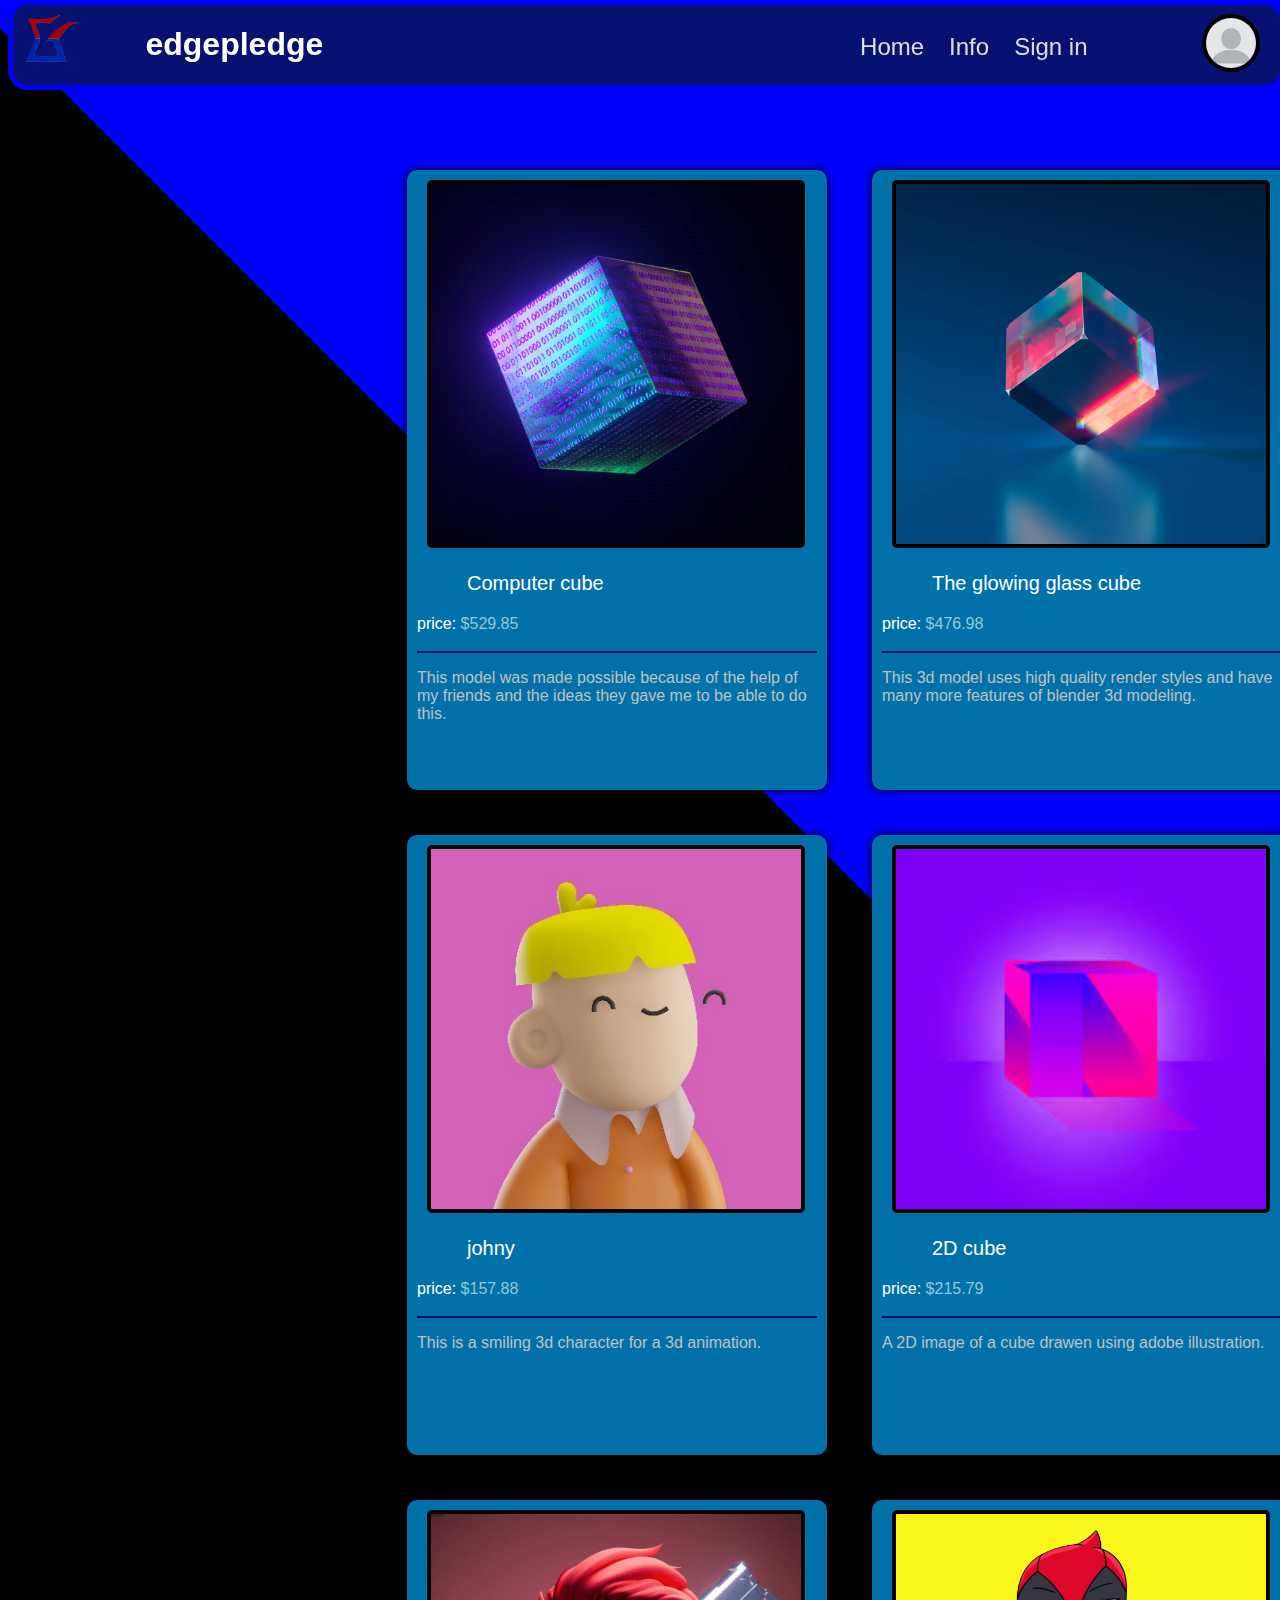
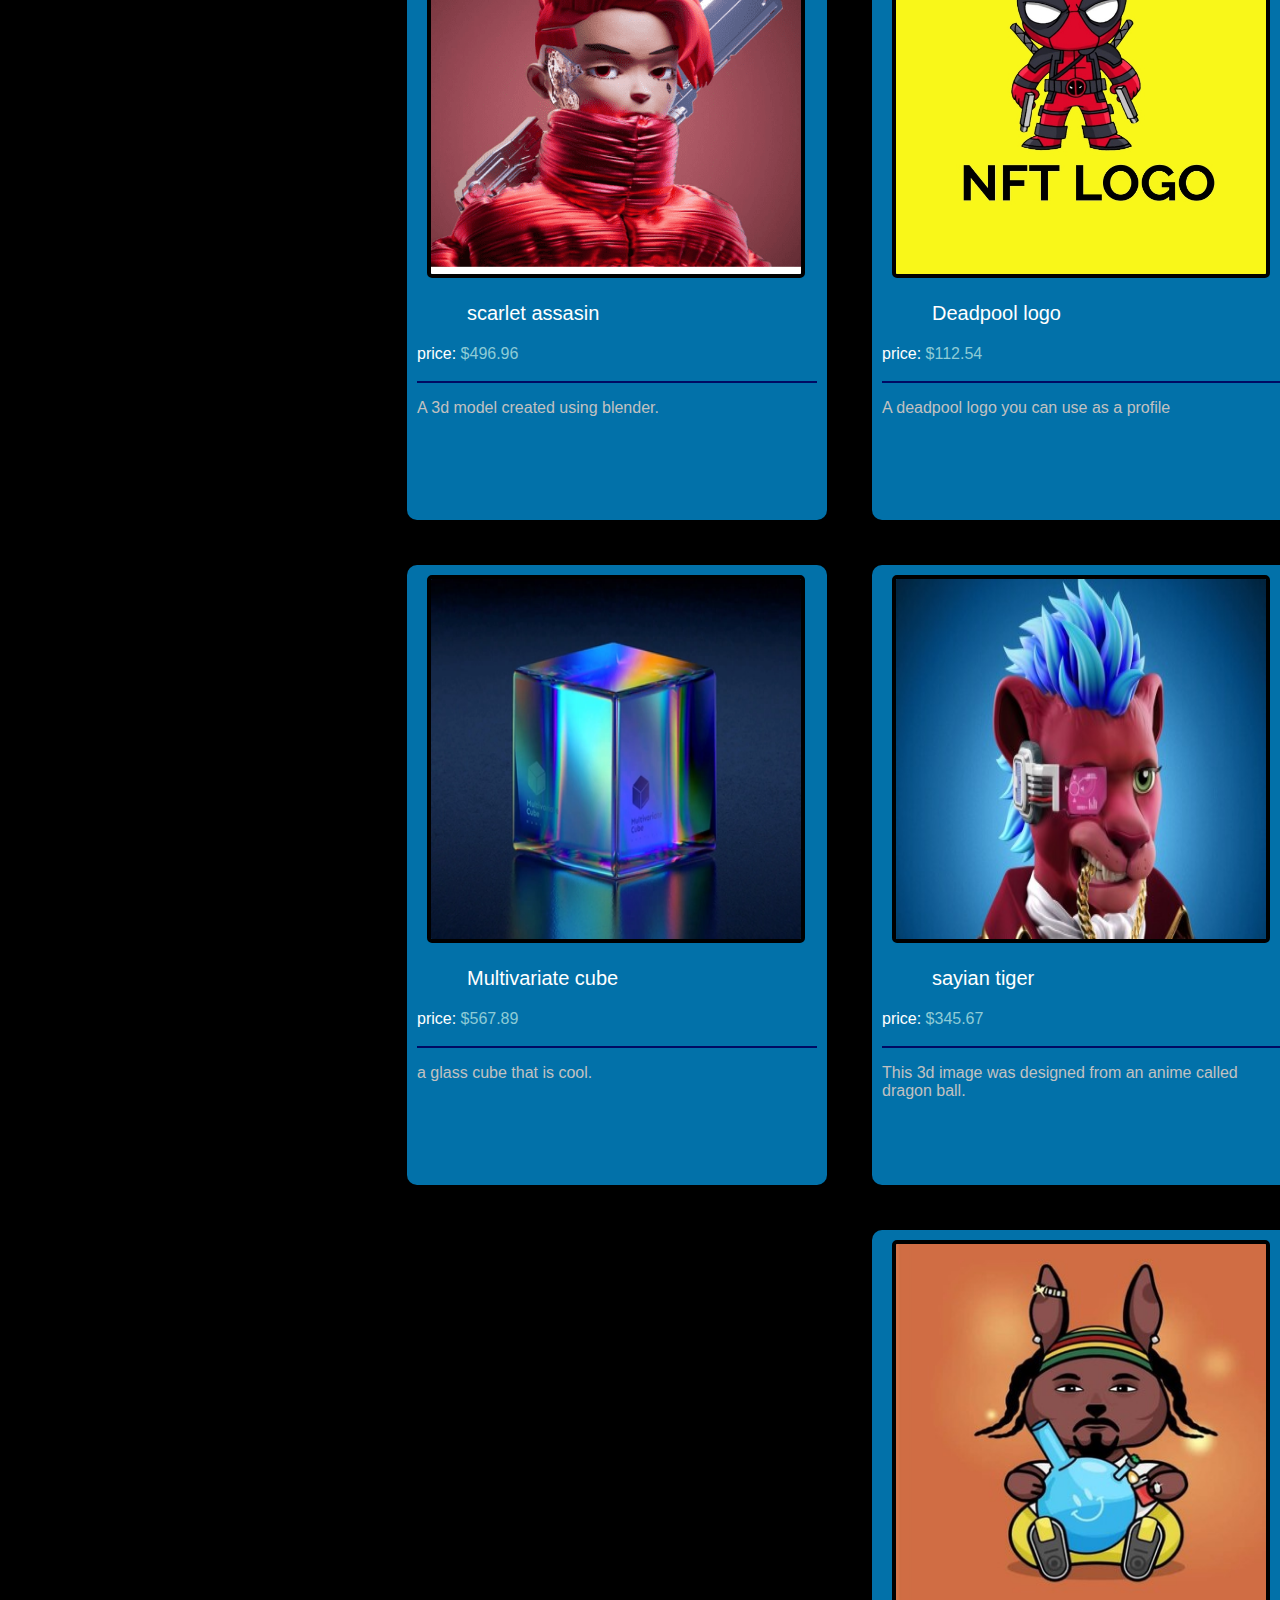
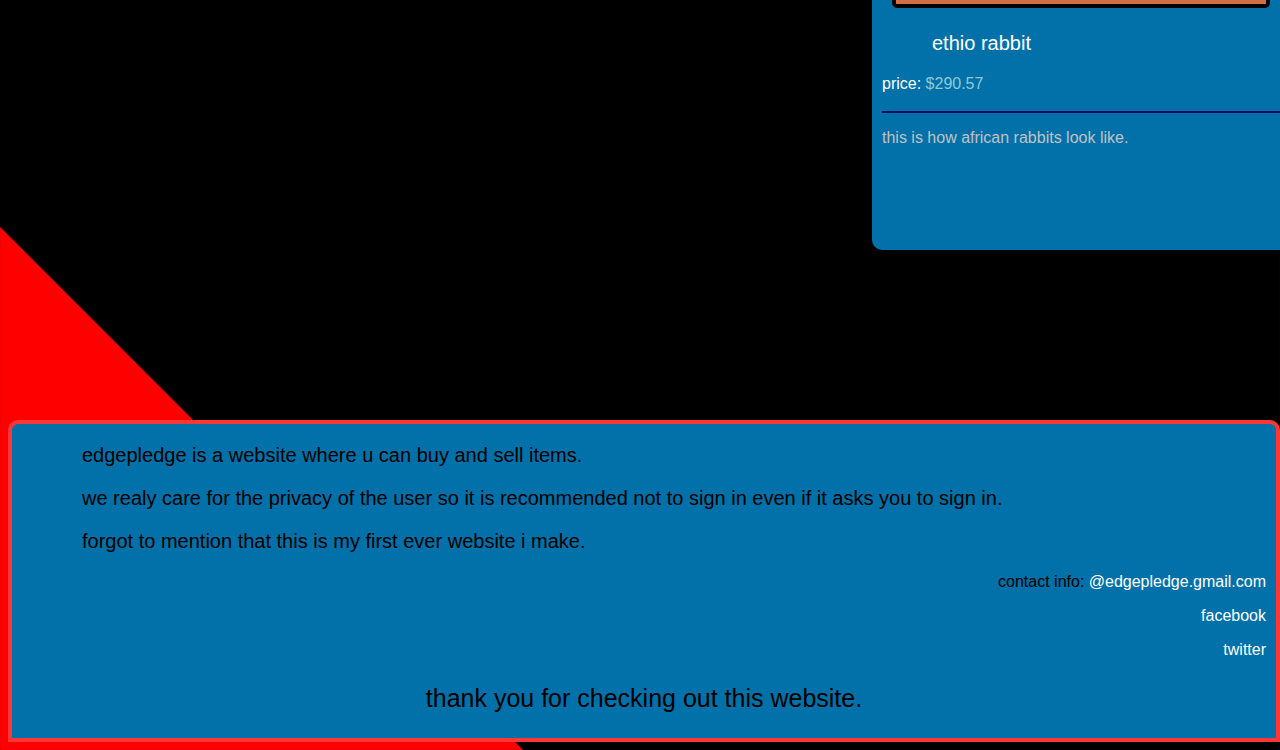
==== index.html @ 33ad3170 "Add files via upload" ====
<!DOCTYPE html>
<html lang="en">
<head>
    <meta charset="UTF-8">
    <meta name="viewport" content="width=device-width, initial-scale=1.0" />
    <link rel="stylesheet" href="./design.css">
</head>
    <body>
        <main>
            <header class="flex">
                <img class="logo" src="Hotpot.png" alt="logo">
            <h1>edgepledge</h1>
            <div></div>
            <div></div>
            <div></div>
            <div></div>
            <div></div>
            <div></div>
            <div></div>
            <div></div>
            <div></div>
            <div></div>
            <div></div>
            <div></div>
            <div></div>
            <div></div>
            <div><ul>
                <li><a href="">Home</a></li>
                <li><a href="info">Info</a></li>
                <li><a href="signin">Sign in</a></li>
                      </ul>
                 </div>
                <a href="login"> <img class="no-pr" src="blank-profile-picture-973460_1280.png" alt="a no profile img"> </a>
                </header>
        </main>
        <section>
            <div class="contain">        
               <div class="item">
                  <a href="a"> <img src="NZ1ELcAftXIJlrBDet2yw_OkDQEImGZgUUT2z8Wslp0.png" alt="a 3d cube with glowing background and computer language on it"> </a>
                    <p class="name">Computer cube</p>
                    <p>price: <span>$529.85</span></p>
                    <div class="line"></div>
                    <p class="descr">This model was made possible because of the help of my friends and the ideas they gave me to be able to do this.</p>
                </div>
                 <div class="item">
                 <a href="b">   <img src="crs-1.jpg" alt="a glowing cube with both red and blue colors" > </a>
                 <p class="name">The glowing glass cube</p>
                 <p>price: <span>$476.98</span></p>
                 <div class="line"></div>
                 <p class="descr">This 3d model uses high quality render styles and have many more features of blender 3d modeling.</p>
                </div>
                <div class="item">
                  <a href="c" > <img src="ukvJCSvj_400x400.jpg" alt="a person with blond hair smiling."> </a>
                  <p class="name">johny</p>
                  <p>price: <span>$157.88</span></p>
               <div class="line"></div> 
               <p class="descr">This is a smiling 3d character for a 3d animation.</p>
                </div>
                <div class="item">
              <a href="d">  <img src="images.jpg" alt="A 2D cube image with purple lineing of light and a blue like background."> </a>
              <p class="name">2D cube</p>
              <p>price: <span>$215.79</span></p>
              <div class="line"></div>
              <p class="descr">A 2D image of a cube drawen using adobe illustration.</p>
                </div>
                    <div class="item">
                      <a href="e" > <img src="thumb_cropped_488x494_j69awNQ00-oWYv3VUDVMsKVs4e9ziFG5.jpg" alt="A red haired assasin holding a giant gun wearing a red mouth covering jacket"> </a>
                      <p class="name">scarlet assasin</p>
                      <p>price: <span>$496.96</span></p>
                      <div class="line"></div>
                      <p class="descr">A 3d model created using blender.</p>
                    </div>
                    <div class="item">
                    <a href="f"><img src="nft-art-3d-video-design-template-184ee20ec9783a325c4c8e07ff8ef410_screen.jpg" alt="A deadpool 2D art with nft logo written under it."></a>
                    <p class="name">Deadpool logo</p>
                    <p>price: <span>$112.54</span></p>
                    <div class="line"></div>
                    <p class="descr">A deadpool logo you can use as a profile</p>
                    </div>
                    <div class="item">
                    <a href="g"><img src="3-27.jpg" alt="a glass with writings on it and a logo as well."></a>
                    <p class="name">Multivariate cube</p>
                    <p>price: <span>$567.89</span></p>
                    <div class="line"></div>
                    <p class="descr">a glass cube that is cool.</p>
                    </div>
                    <div class="item">
                    <a href="h"><img src="19339480-1659902860.jpg" alt="a dragon ball style tiger with pirate closing"></a>
                    <p class="name">sayian tiger</p>
                    <p>price: <span>$345.67</span></p>
                    <div class="line"></div>
                    <p class="descr">This 3d image was designed from an anime called dragon ball.</p>
                    </div>
                    <div class="item">
                    <a href="i"><img src="rabit.png" alt="an ethiopian Rabbit"></a>
                    <p class="name">ethio rabbit</p>
                    <p>price: <span>$290.57</span></p>
                    <div class="line"></div>
                    <p class="descr">this is how african rabbits look like.</p>
                    </div>
            </div>
        </section>
        <footer>
            <p class="foot">edgepledge is a website where u can buy and sell items.</p>
               <p class="foot">we realy care for the privacy of the user so it is recommended not to sign in even if it asks you to sign in. </p>
                <p class="foot">forgot to mention that this is my first ever website i make.</p>
                <P class="fot">contact info: <a href="">@edgepledge.gmail.com</a></P>
                <p class="fot"><a href="">facebook</a></p>
                <p class="fot"><a href="">twitter</a></p>
            <p class="thank">thank you for checking out this website.</p>
        </footer>
    </body>
</html>
---- design.css ----
:root {
    --b-r: red;
    --b-bl: black;
    --b-bu: blue;
    --f-bg: #061172;
}
html {
    font-family: 'Gill Sans', 'Gill Sans MT', Calibri, 'Trebuchet MS', sans-serif;
}
.flex {
    display: flex;
    background-color: var(--f-bg);
    width: 99%;
    justify-content: space-between;
    border: solid 5px var(--b-bu);
    border-radius: 20px;
    align-items: center;
    position: fixed;
    top: 0;
    font-family: 'Gill Sans', 'Gill Sans MT', Calibri, 'Trebuchet MS', sans-serif;
}
body {
    background: linear-gradient(45deg, var(--b-r) 10%,var(--b-bl) 5%,var(--b-bl) 75%,var(--b-bl) 5%,var(--b-bu) 5%);
}
h1 {
  padding-left: 15px; 
  color: white;
}
 ul {
    justify-content: space-evenly;
    display: flex;
    flex-wrap: wrap;
    align-items: center;
    padding-inline-start: 0;
    margin: 20px 0 0 20px;
    padding-right: 45px;
} 
li > a {
    text-decoration: none;
    font-size: 1.5em;
    color: #dfdfe2;
}
ul > li {
    color: #dfdfe2;
    margin-right: 25px;
    padding-bottom: 15px;
    display: block;
}
.contain {
    margin: 90px auto;
    width: 100%;
    padding: 80px 20px;
    color: white;
    display: flex;
    flex-direction: row(4);
    flex-wrap: wrap;
    justify-content: flex-end;
    align-items: center;
    gap: 45px;
    max-width: 1400px; 
}
.item {
    background-color: #0271a9;
    width: 400px;
    height: 600px;
    padding: 10px;
    border-radius: 10px;
    box-shadow: 0 0 10px 0 black;
}

img {
    width: 370px;
    height: 360px;
    border-radius: 5px;
    margin: 0 18px 0 10px;
    border: solid 4px black;
}
a {
    text-decoration: none;
    color: #ffffff;
}
span {
    color: rgb(141, 203, 214)
}
.line {
    height: 2px;
    width: 350;
    justify-content: center;
    border-bottom: solid 2px #000a63;
}
.descr {
    color: #c1c1c1;
}
.name {
    font-size: 20px;
    padding-left: 50px;
}
.logo {
    height: 55px;
    width: 55px;
    margin-left: 10px;
    margin-bottom: 10px;
    border: 0
}
footer {
    background-color: #0271a9;
    border: 4px solid rgb(255, 54, 54);
    border-radius: 10px 10px 0 0;
    width: 100%;
    margin: 0 0 0 0;
}
.foot {
    padding: 0 70px 0 70px;
    font-size: 20px;
}
.fot{
    text-align: right;
    padding: 0 10px 0 0;
}
.thank {
    font-size: 25px;
    text-align: center;
}
.no-pr {
    width: 50px;
    height: 50px;
    margin-right: 20px;
    border-radius: 50%;
}
@media(max-width: 600px){
    .item {
       width: 100px;
       height: 250px;
    }
    img {
        width: 97px;
        height: 97px;
        margin: 2px -1px;
    }
    h1 {
        font-size: 15px;
    }
    .logo, .no-pr {
        width: 25px;
        height: 25px;
    }
    li > a {
        font-size: 15px;
    }
    ul {
        position: fixed;
        top: 27px;
        left: 15px;
        width: 80%;
        height: 30px;
        border-radius: 0 0 5px 5px;
        background-color: #061172;
    }
    .descr {
        font-size: 10px;
        overflow: hidden;
    }
    .name {
        font-size: 10px;
        padding-left: 0;
    }
    span, p {
        font-size: 10px;
    }
    body {
        background: linear-gradient(48deg, var(--b-r) 10%,var(--b-bl) 5%,var(--b-bl) 75%,var(--b-bl) 5%,var(--b-bu) 5%);
    }
}
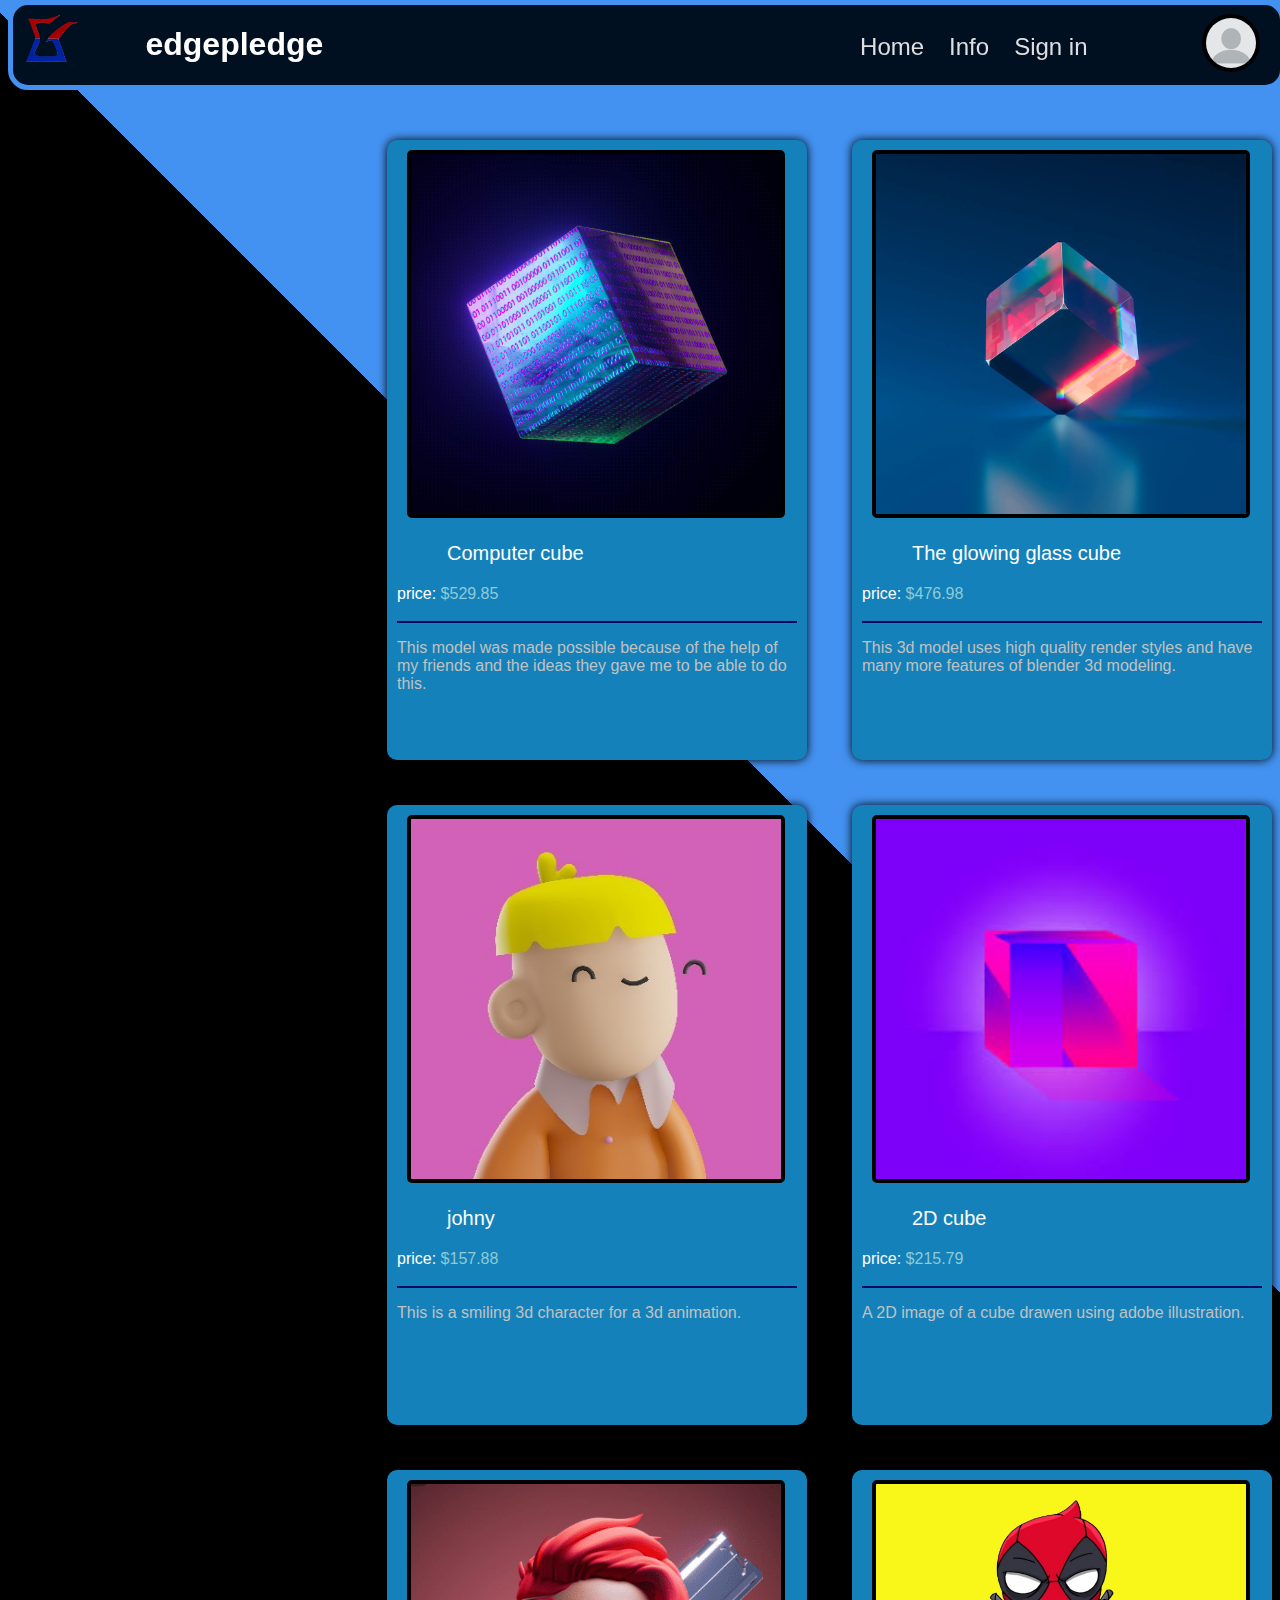
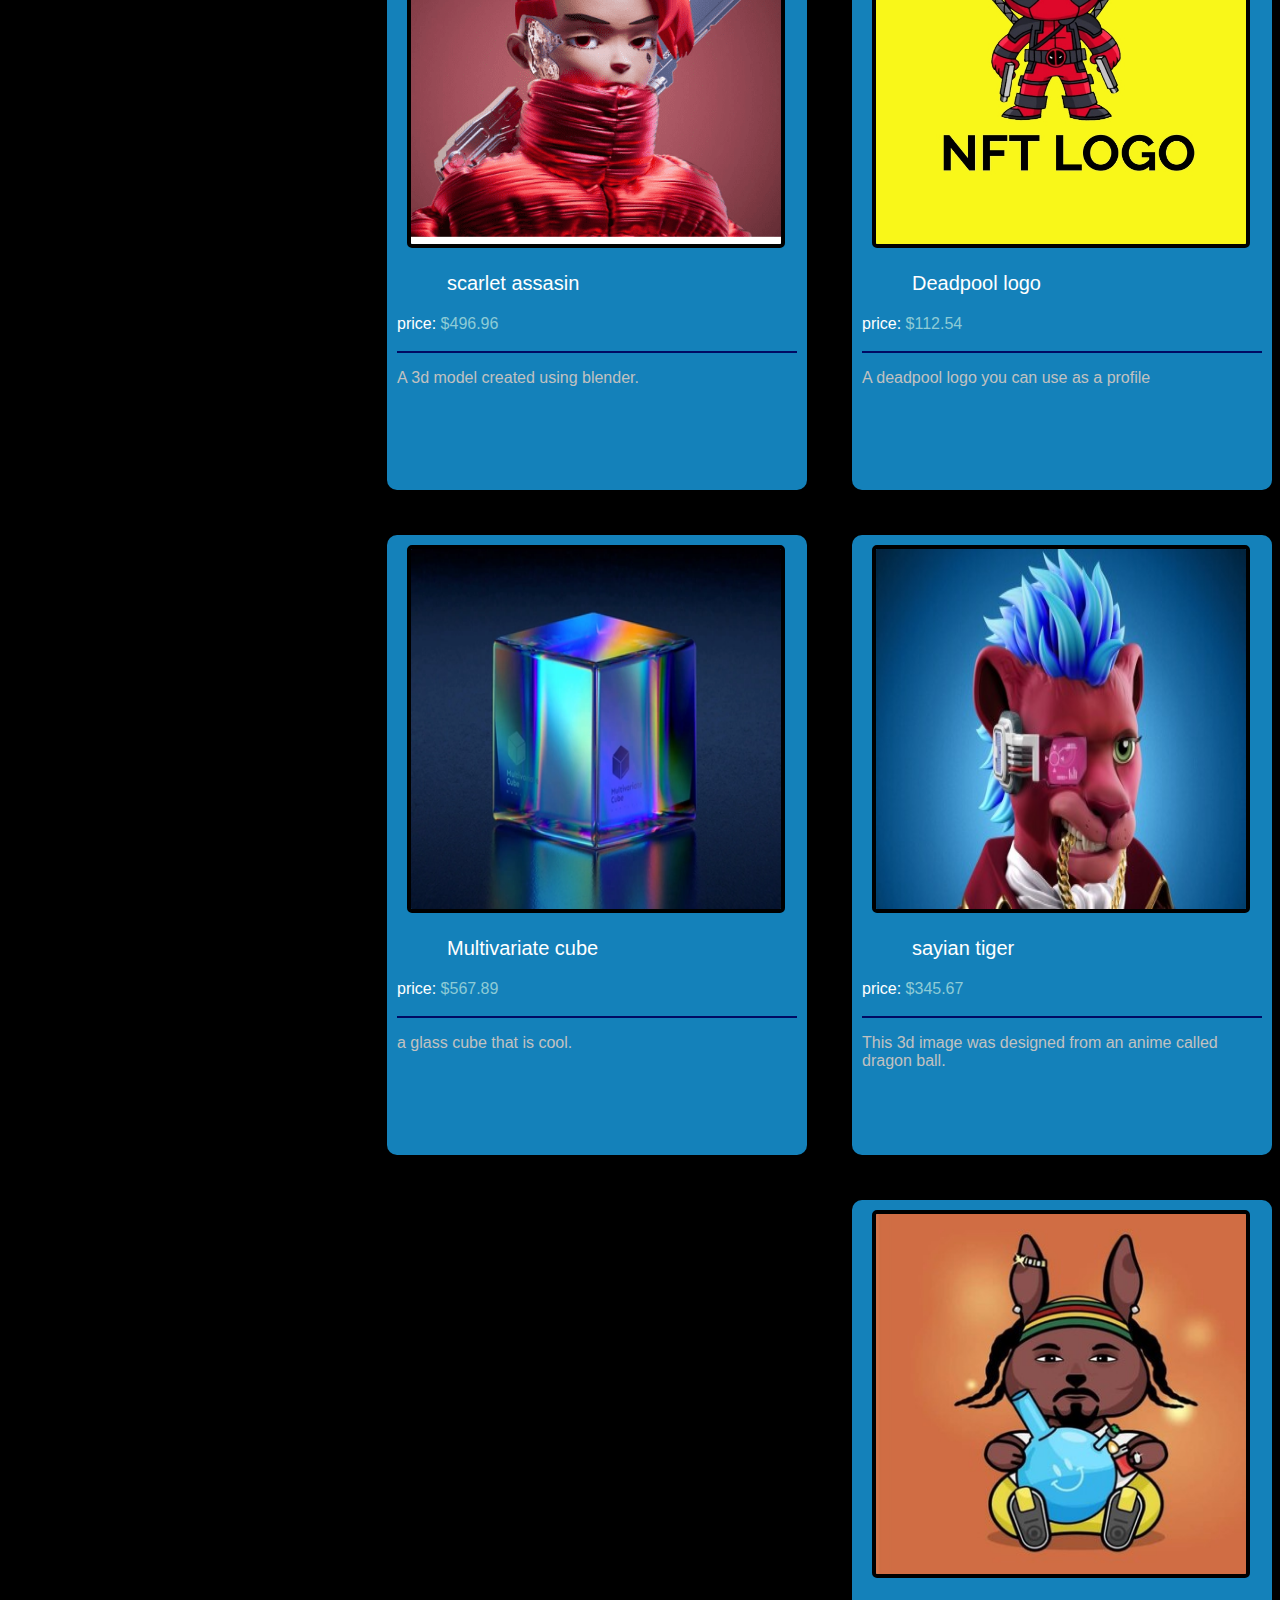
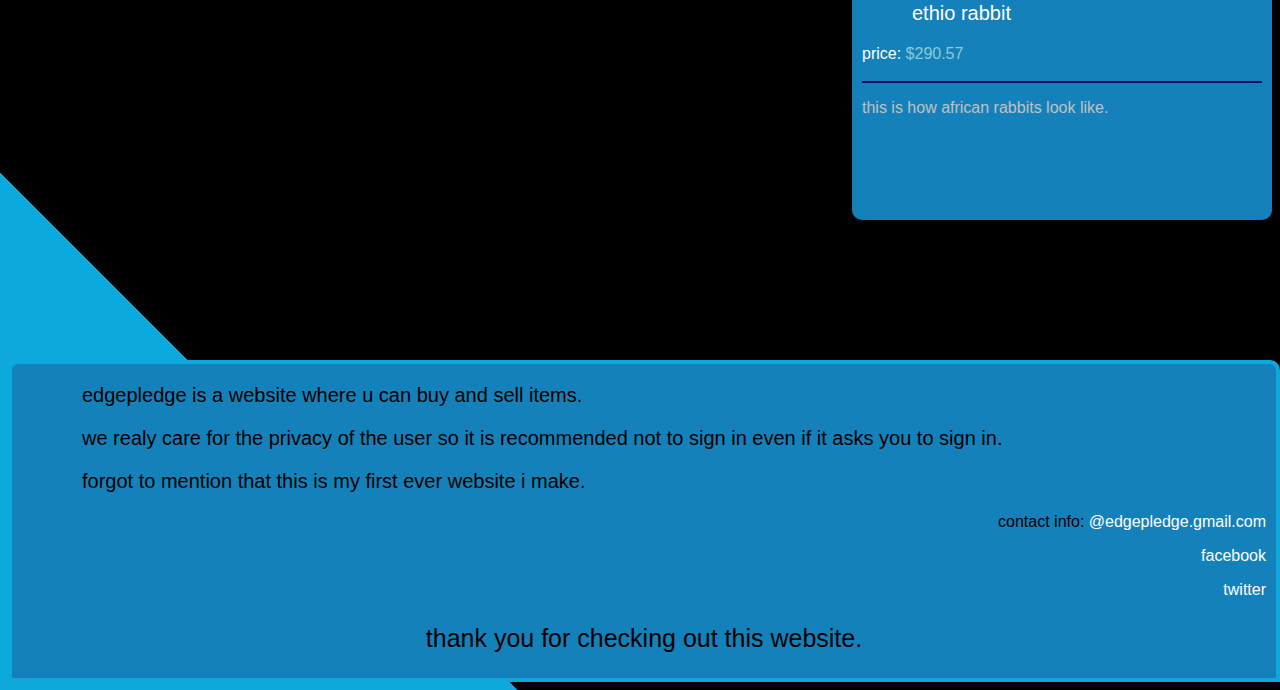
==== commit c48f0eb2: "Update index.html" ====
--- a/index.html
+++ b/index.html
@@ -3,6 +3,7 @@
 <head>
     <meta charset="UTF-8">
     <meta name="viewport" content="width=device-width, initial-scale=1.0" />
+    <title>Edgepledge</title>
     <link rel="stylesheet" href="./design.css">
 </head>
     <body>
@@ -110,4 +111,4 @@
             <p class="thank">thank you for checking out this website.</p>
         </footer>
     </body>
-</html>+</html>
--- a/design.css
+++ b/design.css
@@ -1,8 +1,9 @@
 :root {
-    --b-r: red;
+    --b-r: #0CAADC;
     --b-bl: black;
-    --b-bu: blue;
-    --f-bg: #061172;
+    --b-bu: #4392F1;
+    --f-bg: #001021;
+    --item-col: #1481BA;
 }
 html {
     font-family: 'Gill Sans', 'Gill Sans MT', Calibri, 'Trebuchet MS', sans-serif;
@@ -47,9 +48,8 @@
     display: block;
 }
 .contain {
-    margin: 90px auto;
+    margin: 140px auto;
     width: 100%;
-    padding: 80px 20px;
     color: white;
     display: flex;
     flex-direction: row(4);
@@ -60,7 +60,7 @@
     max-width: 1400px; 
 }
 .item {
-    background-color: #0271a9;
+    background-color: var(--item-col);
     width: 400px;
     height: 600px;
     padding: 10px;
@@ -103,8 +103,8 @@
     border: 0
 }
 footer {
-    background-color: #0271a9;
-    border: 4px solid rgb(255, 54, 54);
+    background-color: var(--item-col);
+    border: 4px solid var(--b-r);
     border-radius: 10px 10px 0 0;
     width: 100%;
     margin: 0 0 0 0;
@@ -132,6 +132,9 @@
        width: 100px;
        height: 250px;
     }
+    .flex {
+        height: 60px
+    }
     img {
         width: 97px;
         height: 97px;
@@ -144,6 +147,9 @@
         width: 25px;
         height: 25px;
     }
+    .contain {
+        gap: 25px
+    }
     li > a {
         font-size: 15px;
     }
@@ -154,7 +160,7 @@
         width: 80%;
         height: 30px;
         border-radius: 0 0 5px 5px;
-        background-color: #061172;
+        background-color: var(--f-bg);
     }
     .descr {
         font-size: 10px;
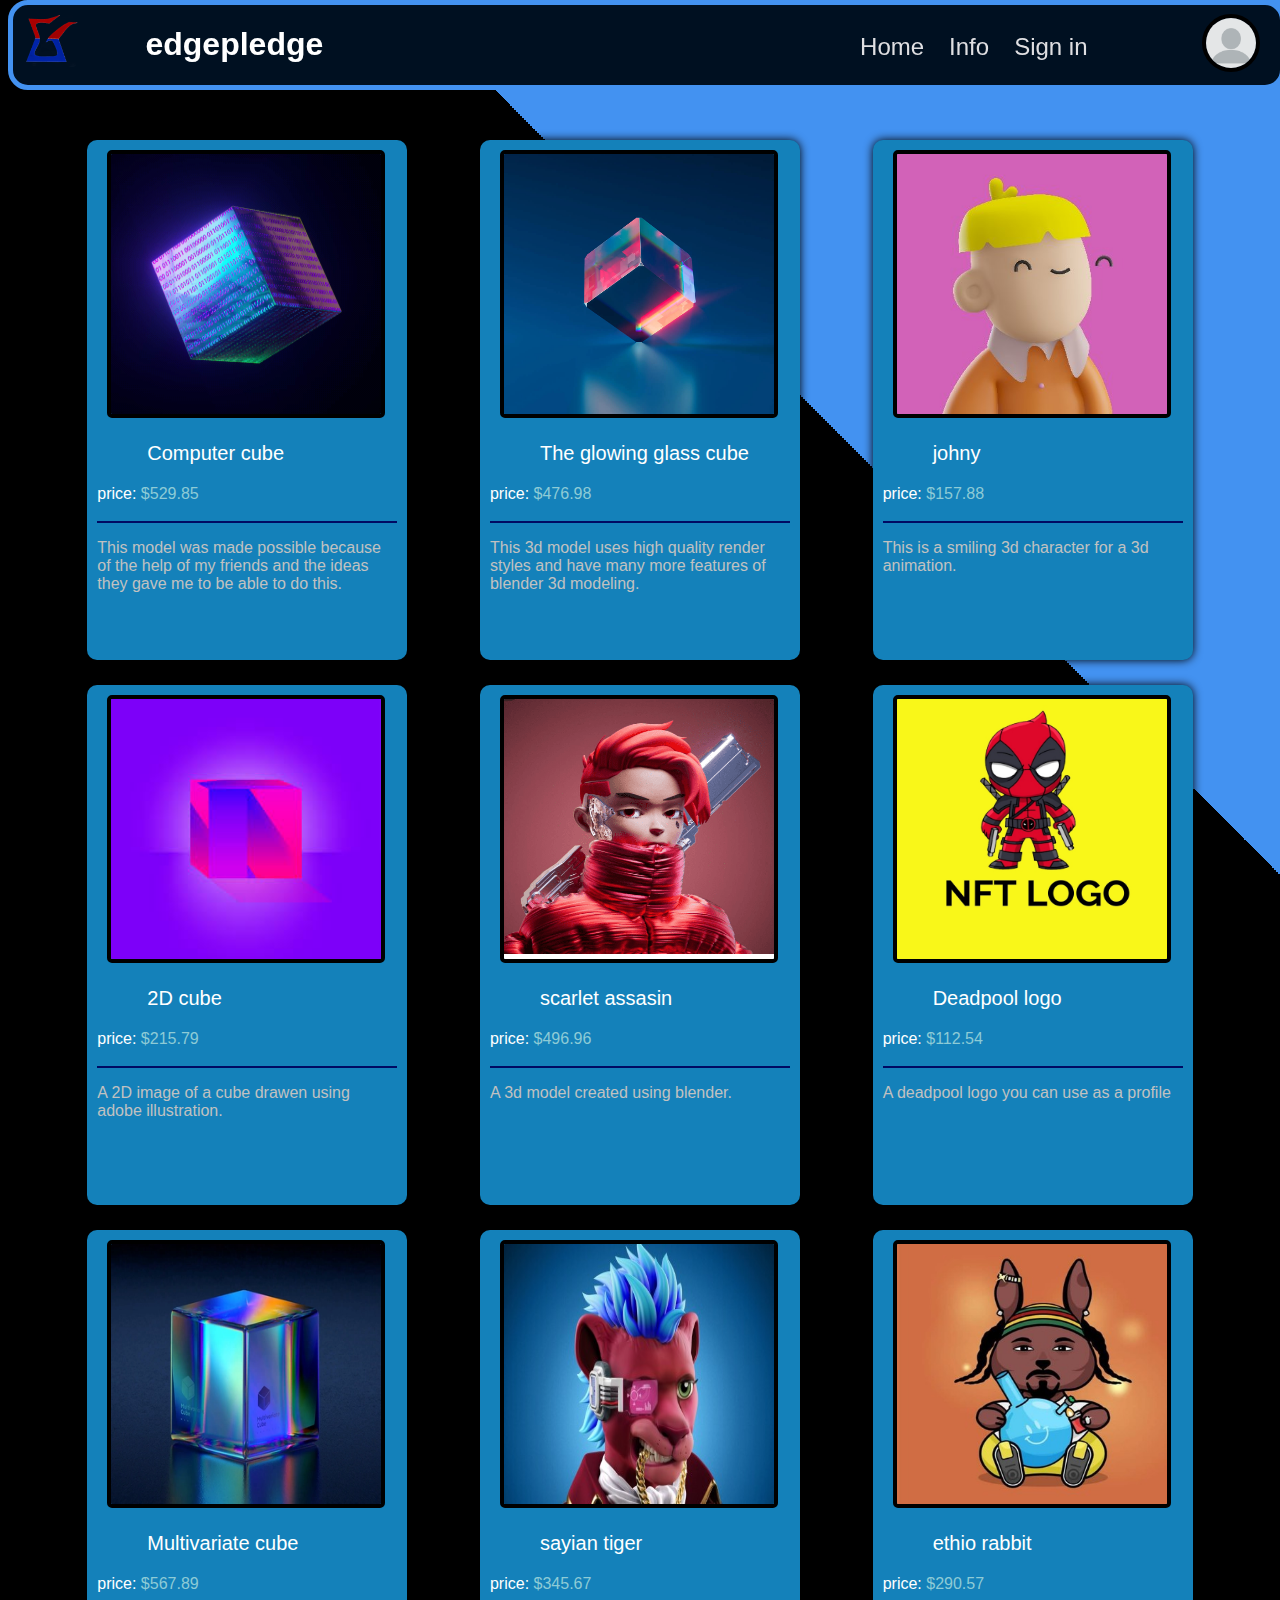
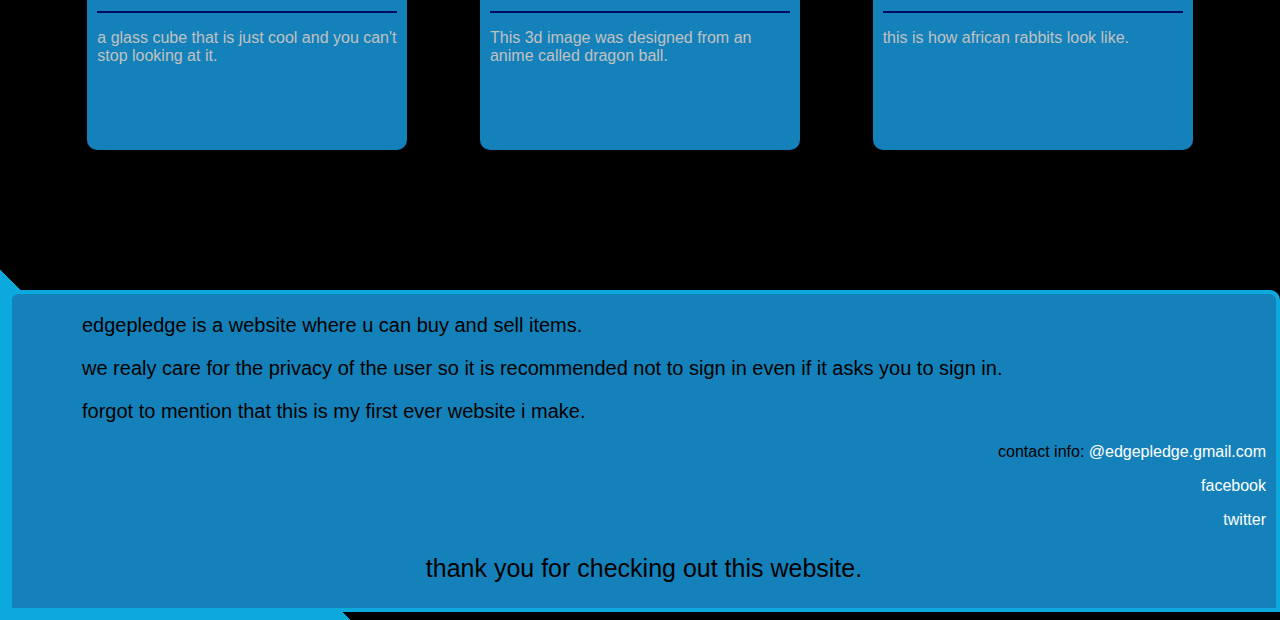
==== commit 3d36f57b: "Add files via upload" ====
--- a/index.html
+++ b/index.html
@@ -3,7 +3,6 @@
 <head>
     <meta charset="UTF-8">
     <meta name="viewport" content="width=device-width, initial-scale=1.0" />
-    <title>Edgepledge</title>
     <link rel="stylesheet" href="./design.css">
 </head>
     <body>
@@ -38,66 +37,84 @@
             <div class="contain">        
                <div class="item">
                   <a href="a"> <img src="NZ1ELcAftXIJlrBDet2yw_OkDQEImGZgUUT2z8Wslp0.png" alt="a 3d cube with glowing background and computer language on it"> </a>
+                  <div>
                     <p class="name">Computer cube</p>
                     <p>price: <span>$529.85</span></p>
                     <div class="line"></div>
                     <p class="descr">This model was made possible because of the help of my friends and the ideas they gave me to be able to do this.</p>
+                    </div>
                 </div>
                  <div class="item">
                  <a href="b">   <img src="crs-1.jpg" alt="a glowing cube with both red and blue colors" > </a>
+                 <div>
                  <p class="name">The glowing glass cube</p>
                  <p>price: <span>$476.98</span></p>
                  <div class="line"></div>
                  <p class="descr">This 3d model uses high quality render styles and have many more features of blender 3d modeling.</p>
+                 </div>
                 </div>
                 <div class="item">
                   <a href="c" > <img src="ukvJCSvj_400x400.jpg" alt="a person with blond hair smiling."> </a>
+                  <div>
                   <p class="name">johny</p>
                   <p>price: <span>$157.88</span></p>
                <div class="line"></div> 
                <p class="descr">This is a smiling 3d character for a 3d animation.</p>
+               </div>
                 </div>
                 <div class="item">
               <a href="d">  <img src="images.jpg" alt="A 2D cube image with purple lineing of light and a blue like background."> </a>
+              <div>
               <p class="name">2D cube</p>
               <p>price: <span>$215.79</span></p>
               <div class="line"></div>
               <p class="descr">A 2D image of a cube drawen using adobe illustration.</p>
+              </div>
                 </div>
                     <div class="item">
                       <a href="e" > <img src="thumb_cropped_488x494_j69awNQ00-oWYv3VUDVMsKVs4e9ziFG5.jpg" alt="A red haired assasin holding a giant gun wearing a red mouth covering jacket"> </a>
+                      <div>
                       <p class="name">scarlet assasin</p>
                       <p>price: <span>$496.96</span></p>
                       <div class="line"></div>
                       <p class="descr">A 3d model created using blender.</p>
+                      </div>
                     </div>
                     <div class="item">
                     <a href="f"><img src="nft-art-3d-video-design-template-184ee20ec9783a325c4c8e07ff8ef410_screen.jpg" alt="A deadpool 2D art with nft logo written under it."></a>
+                    <div>
                     <p class="name">Deadpool logo</p>
                     <p>price: <span>$112.54</span></p>
                     <div class="line"></div>
                     <p class="descr">A deadpool logo you can use as a profile</p>
                     </div>
+                    </div>
                     <div class="item">
                     <a href="g"><img src="3-27.jpg" alt="a glass with writings on it and a logo as well."></a>
+                    <div>
                     <p class="name">Multivariate cube</p>
                     <p>price: <span>$567.89</span></p>
                     <div class="line"></div>
-                    <p class="descr">a glass cube that is cool.</p>
+                    <p class="descr">a glass cube that is just cool and you can't stop looking at it.</p>
+                    </div>
                     </div>
                     <div class="item">
                     <a href="h"><img src="19339480-1659902860.jpg" alt="a dragon ball style tiger with pirate closing"></a>
+                    <div>
                     <p class="name">sayian tiger</p>
                     <p>price: <span>$345.67</span></p>
                     <div class="line"></div>
                     <p class="descr">This 3d image was designed from an anime called dragon ball.</p>
                     </div>
+                    </div>
                     <div class="item">
                     <a href="i"><img src="rabit.png" alt="an ethiopian Rabbit"></a>
+                    <div>
                     <p class="name">ethio rabbit</p>
                     <p>price: <span>$290.57</span></p>
                     <div class="line"></div>
                     <p class="descr">this is how african rabbits look like.</p>
+                    </div>
                     </div>
             </div>
         </section>
@@ -111,4 +128,4 @@
             <p class="thank">thank you for checking out this website.</p>
         </footer>
     </body>
-</html>
+</html>--- a/design.css
+++ b/design.css
@@ -49,31 +49,39 @@
 }
 .contain {
     margin: 140px auto;
-    width: 100%;
+    width: 95%;
     color: white;
     display: flex;
-    flex-direction: row(4);
     flex-wrap: wrap;
-    justify-content: flex-end;
+    justify-content: space-evenly;
     align-items: center;
-    gap: 45px;
+    gap: 25px;
     max-width: 1400px; 
 }
 .item {
     background-color: var(--item-col);
-    width: 400px;
-    height: 600px;
+    width: 300px;
+    height: 500px;
     padding: 10px;
     border-radius: 10px;
     box-shadow: 0 0 10px 0 black;
 }
 
 img {
-    width: 370px;
-    height: 360px;
+    width: 270px;
+    height: 260px;
     border-radius: 5px;
     margin: 0 18px 0 10px;
     border: solid 4px black;
+}
+.item:hover {
+    width: 320px;
+    height: 520px;
+    padding: 15px;
+    animation-timing-function: ease-in-out;
+    animation-duration: 1s;
+    animation-name: item;
+    animation-delay: 0ms;
 }
 a {
     text-decoration: none;
@@ -129,8 +137,15 @@
 }
 @media(max-width: 600px){
     .item {
-       width: 100px;
-       height: 250px;
+       width: 350px;
+       height: 100px;
+       display: flex;
+       justify-content: space-evenly;
+    }
+    .item:hover {
+        width: 355px;
+        height: 105px;
+        animation-name: it;
     }
     .flex {
         height: 60px
@@ -138,7 +153,7 @@
     img {
         width: 97px;
         height: 97px;
-        margin: 2px -1px;
+        margin: 2px 50px 0 0;
     }
     h1 {
         font-size: 15px;
@@ -165,10 +180,12 @@
     .descr {
         font-size: 10px;
         overflow: hidden;
+        margin: 10px;
     }
     .name {
         font-size: 10px;
-        padding-left: 0;
+        margin: 5px; 
+        width: 100%
     }
     span, p {
         font-size: 10px;
@@ -176,4 +193,25 @@
     body {
         background: linear-gradient(48deg, var(--b-r) 10%,var(--b-bl) 5%,var(--b-bl) 75%,var(--b-bl) 5%,var(--b-bu) 5%);
     }
+    
+}
+@keyframes item {
+    0% {
+        width: 300px;
+        height: 500px;
+    }
+    100% {
+        width: 320px;
+        height: 520px;
+    }
+}
+@keyframes it {
+    0% {
+        width: 350px;
+        height: 100px;
+    }
+    100% {
+        width: 355px;
+        height: 105px;
+    }
 }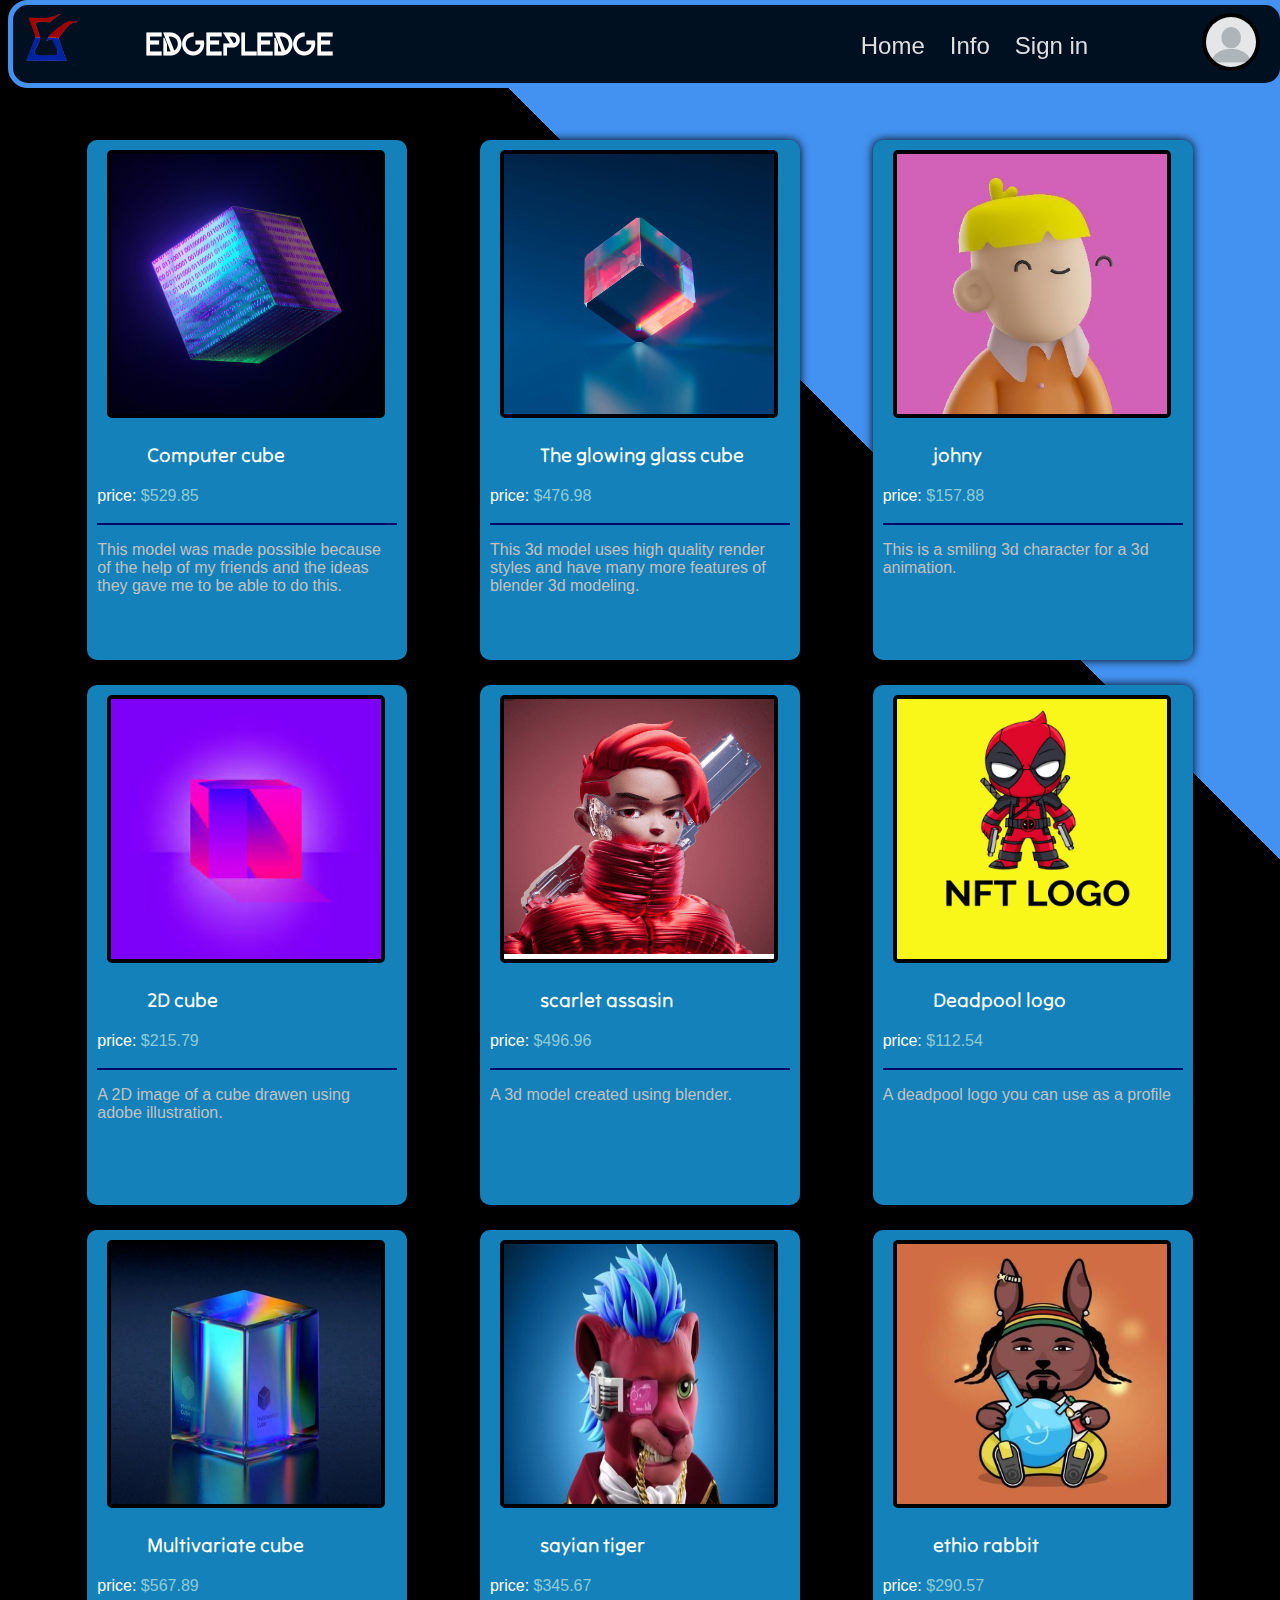
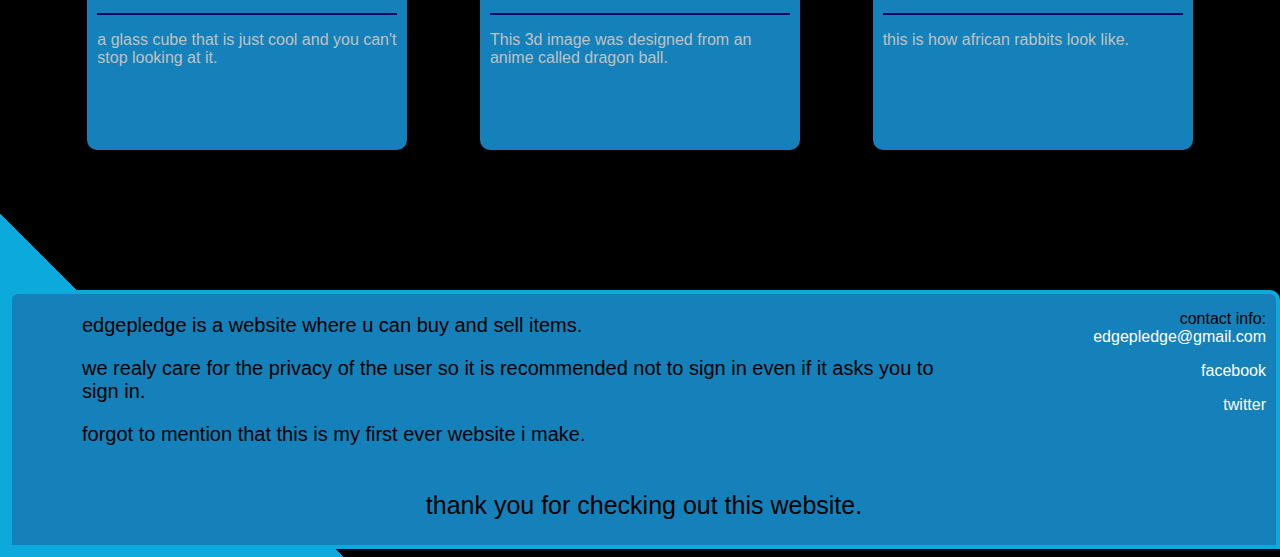
==== commit a0ebc052: "Add files via upload" ====
--- a/index.html
+++ b/index.html
@@ -3,6 +3,7 @@
 <head>
     <meta charset="UTF-8">
     <meta name="viewport" content="width=device-width, initial-scale=1.0" />
+    <title>Edgepledge</title>
     <link rel="stylesheet" href="./design.css">
 </head>
     <body>
@@ -119,12 +120,18 @@
             </div>
         </section>
         <footer>
+            <div class="feet">
+                <div>
             <p class="foot">edgepledge is a website where u can buy and sell items.</p>
                <p class="foot">we realy care for the privacy of the user so it is recommended not to sign in even if it asks you to sign in. </p>
                 <p class="foot">forgot to mention that this is my first ever website i make.</p>
-                <P class="fot">contact info: <a href="">@edgepledge.gmail.com</a></P>
+                </div>
+                <div>
+                <P class="fot">contact info: <a href="">edgepledge@gmail.com</a></P>
                 <p class="fot"><a href="">facebook</a></p>
                 <p class="fot"><a href="">twitter</a></p>
+                </div>
+            </div>
             <p class="thank">thank you for checking out this website.</p>
         </footer>
     </body>
--- a/design.css
+++ b/design.css
@@ -1,3 +1,11 @@
+@font-face {
+    font-family: 'til';
+    src: url(TiltNeon-Regular.ttf) format(truetype);
+}
+@font-face {
+    font-family: 'rob';
+    src: url(Roblox\ Font\ Regular.ttf) format(truetype);
+}
 :root {
     --b-r: #0CAADC;
     --b-bl: black;
@@ -26,6 +34,7 @@
 h1 {
   padding-left: 15px; 
   color: white;
+  font-family: 'rob'
 }
  ul {
     justify-content: space-evenly;
@@ -41,6 +50,12 @@
     font-size: 1.5em;
     color: #dfdfe2;
 }
+ul > li:hover {
+    margin-bottom: 10px;
+    animation-name: hover;
+    animation-timing-function: ease-in-out;
+    animation-duration: 400ms;
+}
 ul > li {
     color: #dfdfe2;
     margin-right: 25px;
@@ -79,7 +94,7 @@
     height: 520px;
     padding: 15px;
     animation-timing-function: ease-in-out;
-    animation-duration: 1s;
+    animation-duration: 800ms;
     animation-name: item;
     animation-delay: 0ms;
 }
@@ -102,13 +117,14 @@
 .name {
     font-size: 20px;
     padding-left: 50px;
+    font-family: 'til';
 }
 .logo {
     height: 55px;
     width: 55px;
     margin-left: 10px;
     margin-bottom: 10px;
-    border: 0
+    border: 0;
 }
 footer {
     background-color: var(--item-col);
@@ -134,6 +150,16 @@
     height: 50px;
     margin-right: 20px;
     border-radius: 50%;
+}
+.no-pr:hover {
+     animation-name: hover;
+    animation-timing-function: ease-in-out;
+    animation-duration: 400ms;
+    margin-bottom: 10px;
+}
+.feet {
+    display: flex;
+    justify-content: space-between;
 }
 @media(max-width: 600px){
     .item {
@@ -214,4 +240,12 @@
         width: 355px;
         height: 105px;
     }
+}
+@keyframes hover {
+    0% {
+      margin-bottom: 0;
+    }
+    100% {
+        margin-bottom: 10px;
+    }
 }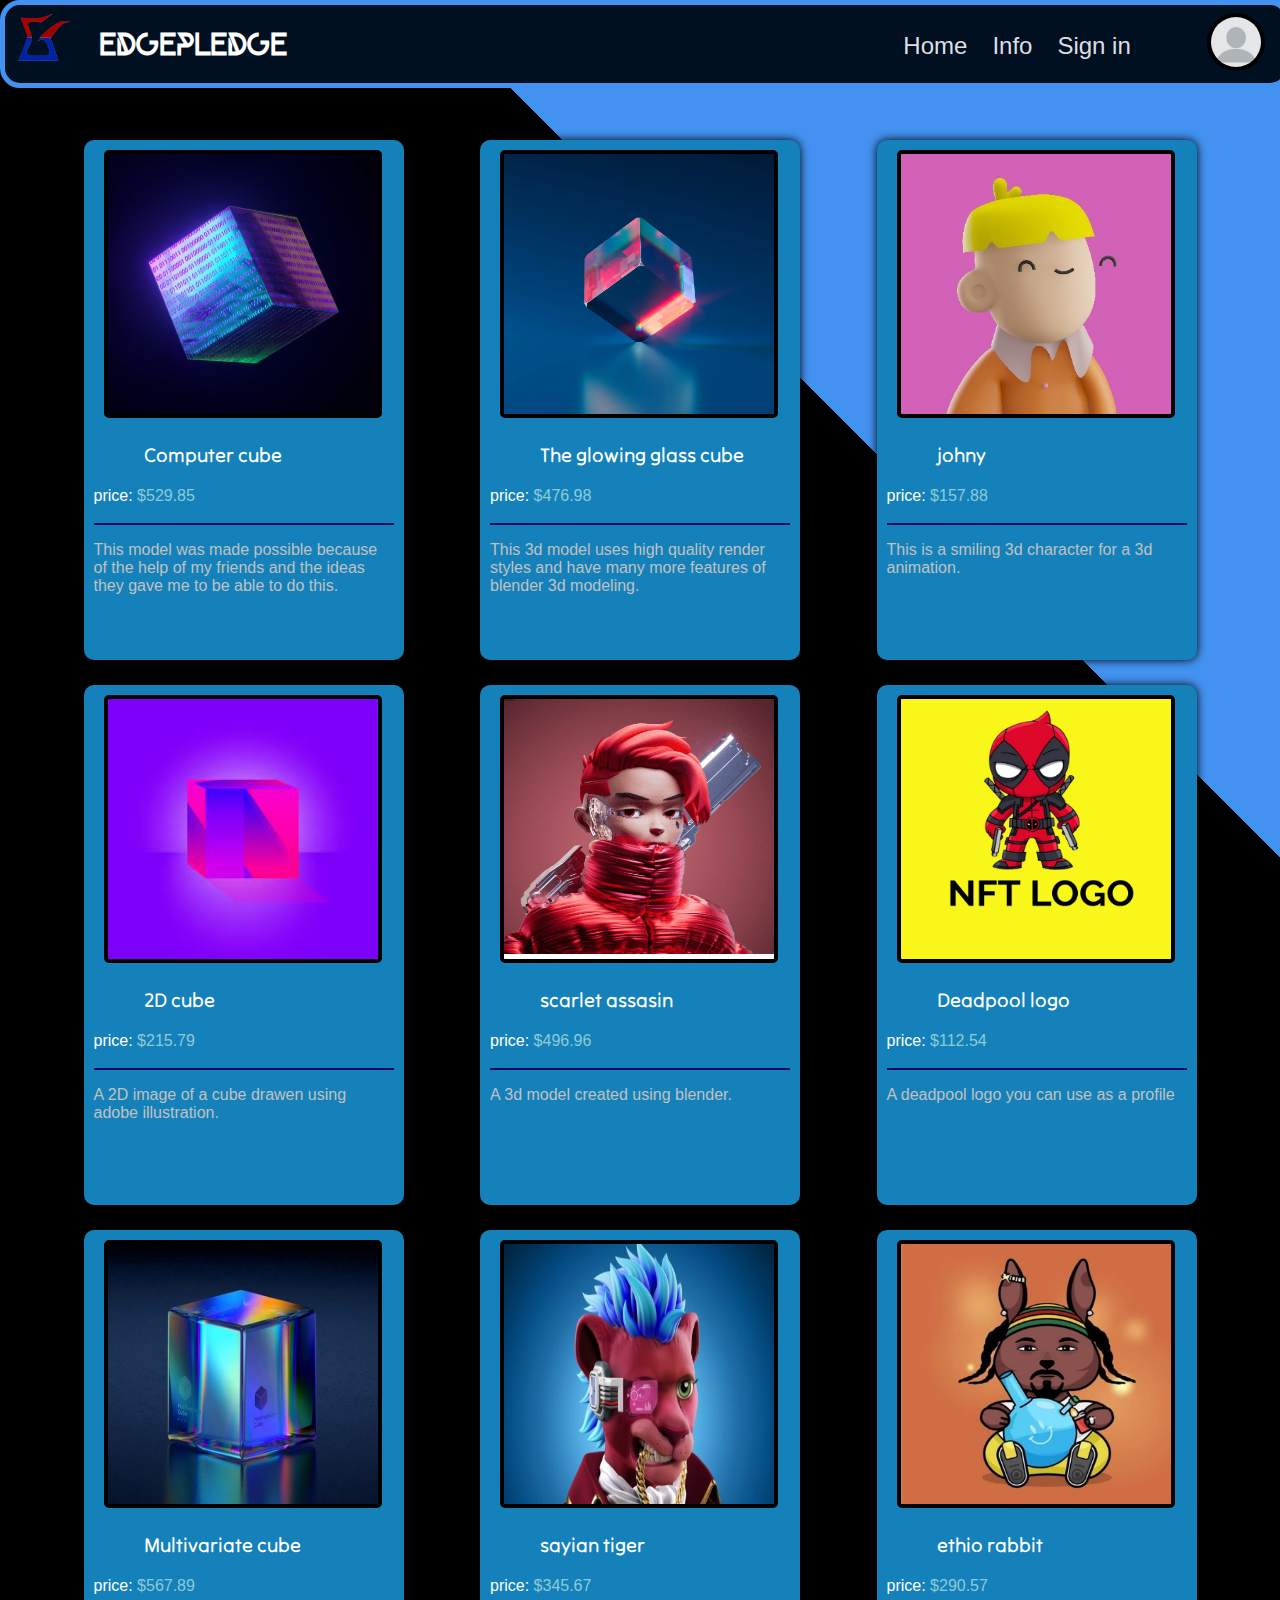
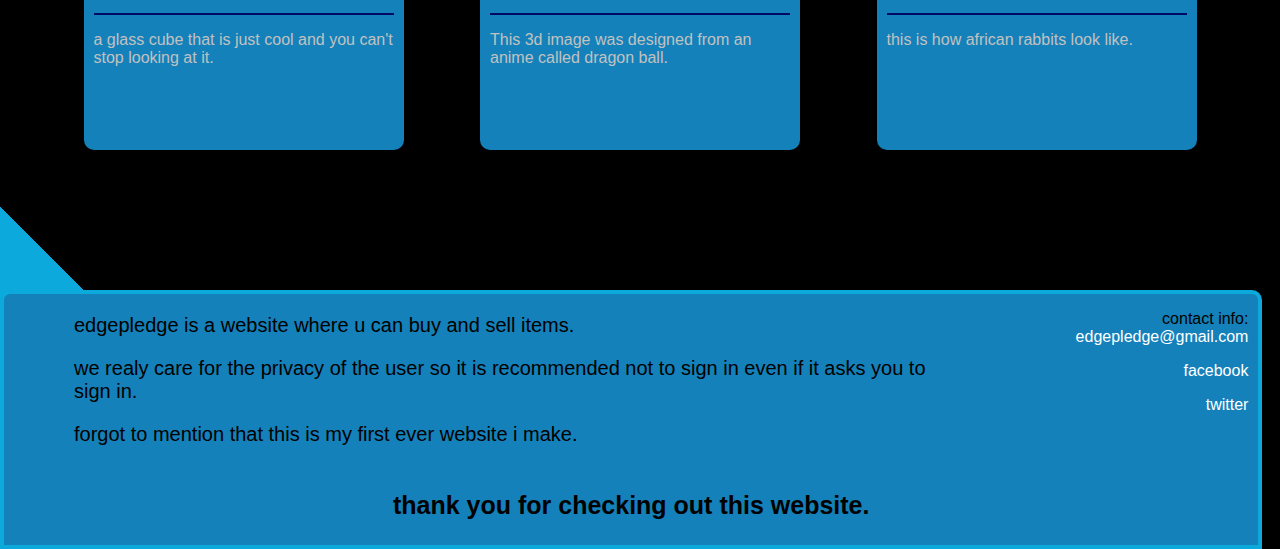
==== commit 68f9b4ee: "Add files via upload" ====
--- a/index.html
+++ b/index.html
@@ -11,20 +11,6 @@
             <header class="flex">
                 <img class="logo" src="Hotpot.png" alt="logo">
             <h1>edgepledge</h1>
-            <div></div>
-            <div></div>
-            <div></div>
-            <div></div>
-            <div></div>
-            <div></div>
-            <div></div>
-            <div></div>
-            <div></div>
-            <div></div>
-            <div></div>
-            <div></div>
-            <div></div>
-            <div></div>
             <div><ul>
                 <li><a href="">Home</a></li>
                 <li><a href="info">Info</a></li>
--- a/design.css
+++ b/design.css
@@ -16,10 +16,13 @@
 html {
     font-family: 'Gill Sans', 'Gill Sans MT', Calibri, 'Trebuchet MS', sans-serif;
 }
+body {
+    margin: 0;
+}
 .flex {
     display: flex;
     background-color: var(--f-bg);
-    width: 99%;
+    width: 100%;
     justify-content: space-between;
     border: solid 5px var(--b-bu);
     border-radius: 20px;
@@ -34,7 +37,9 @@
 h1 {
   padding-left: 15px; 
   color: white;
-  font-family: 'rob'
+  font-family: 'rob';
+  position: relative;
+  left: -200px;
 }
  ul {
     justify-content: space-evenly;
@@ -61,6 +66,8 @@
     margin-right: 25px;
     padding-bottom: 15px;
     display: block;
+    position: relative;
+    right: -200px;
 }
 .contain {
     margin: 140px auto;
@@ -130,8 +137,8 @@
     background-color: var(--item-col);
     border: 4px solid var(--b-r);
     border-radius: 10px 10px 0 0;
-    width: 100%;
-    margin: 0 0 0 0;
+    width: 98%;
+    margin: 0;
 }
 .foot {
     padding: 0 70px 0 70px;
@@ -144,6 +151,7 @@
 .thank {
     font-size: 25px;
     text-align: center;
+    font-weight: bold;
 }
 .no-pr {
     width: 50px;
@@ -162,6 +170,11 @@
     justify-content: space-between;
 }
 @media(max-width: 600px){
+    .logo {
+        position: relative;
+        top: -15px;
+        left: 60px
+    }
     .item {
        width: 350px;
        height: 100px;
@@ -174,7 +187,7 @@
         animation-name: it;
     }
     .flex {
-        height: 60px
+        height: 75px;
     }
     img {
         width: 97px;
@@ -183,6 +196,8 @@
     }
     h1 {
         font-size: 15px;
+        position: relative;
+        top: -15px;
     }
     .logo, .no-pr {
         width: 25px;
@@ -196,9 +211,9 @@
     }
     ul {
         position: fixed;
-        top: 27px;
+        top: 28px;
         left: 15px;
-        width: 80%;
+        width: 70%;
         height: 30px;
         border-radius: 0 0 5px 5px;
         background-color: var(--f-bg);
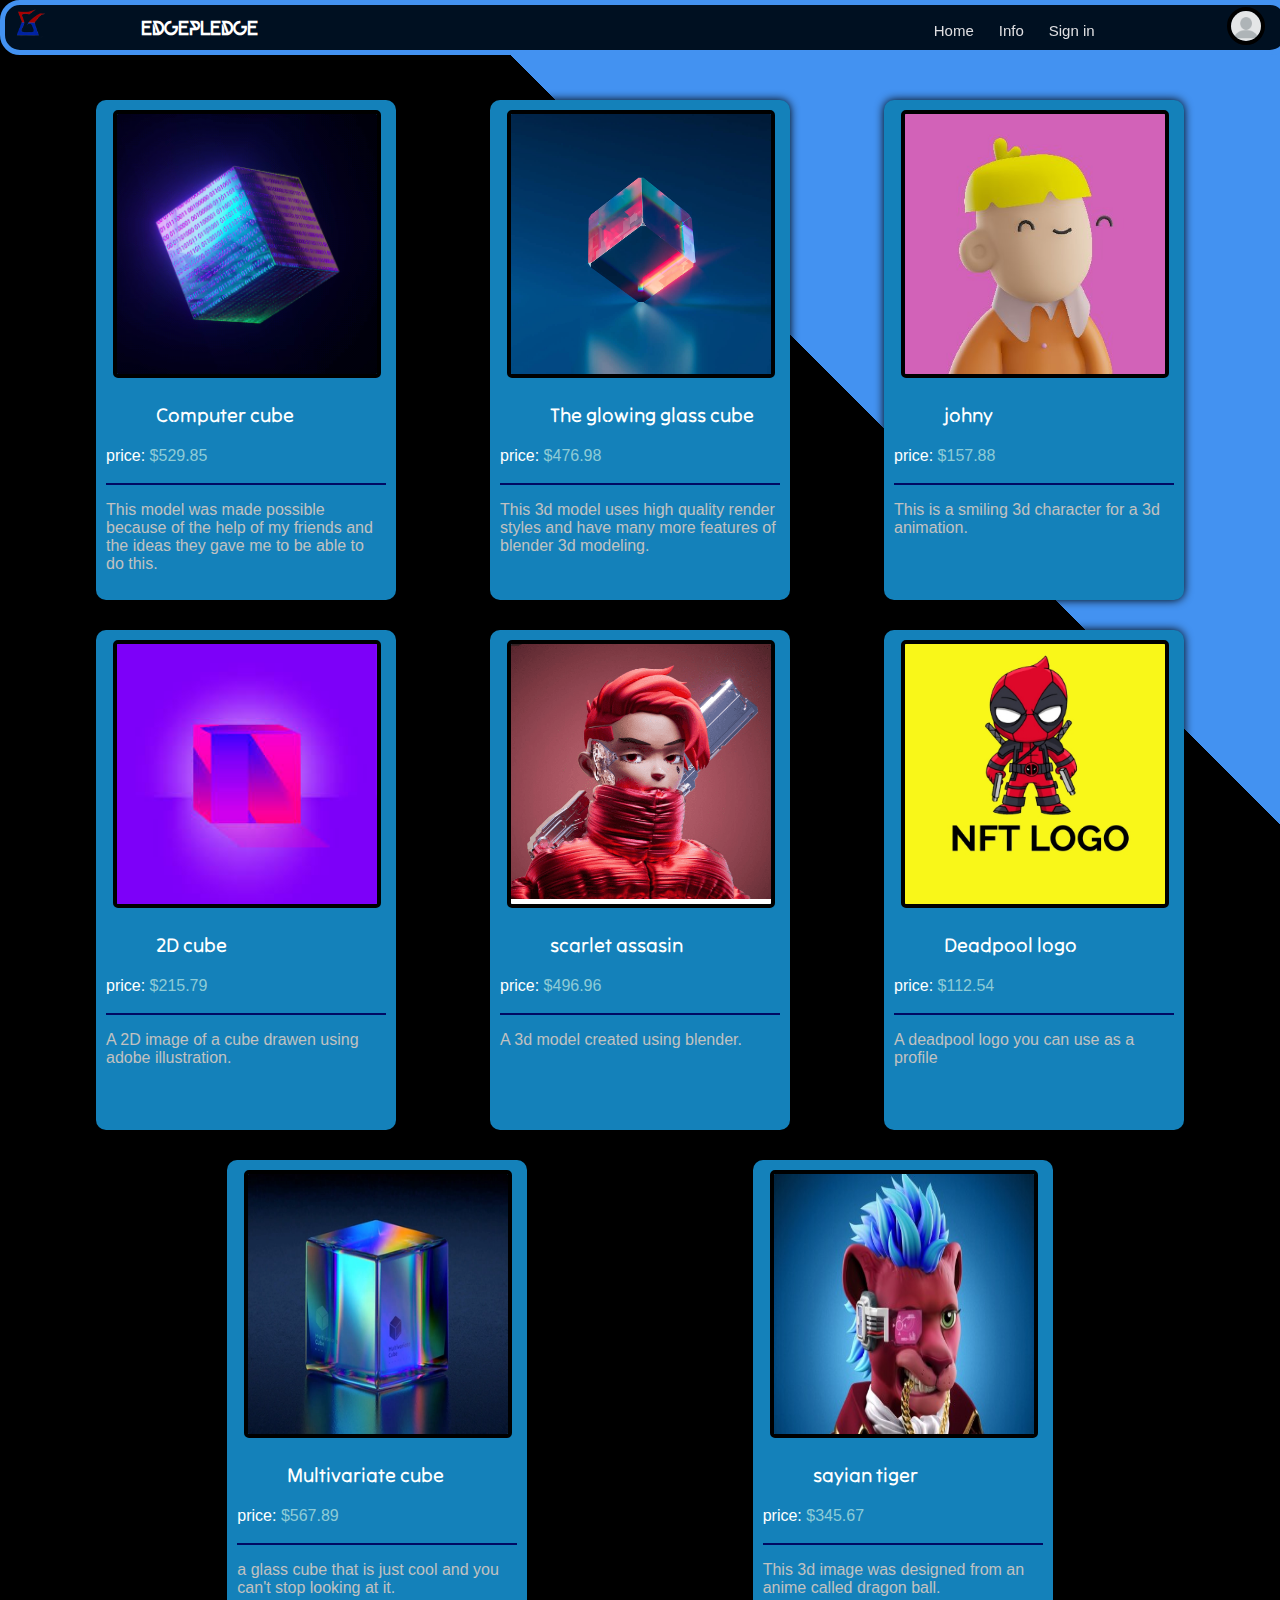
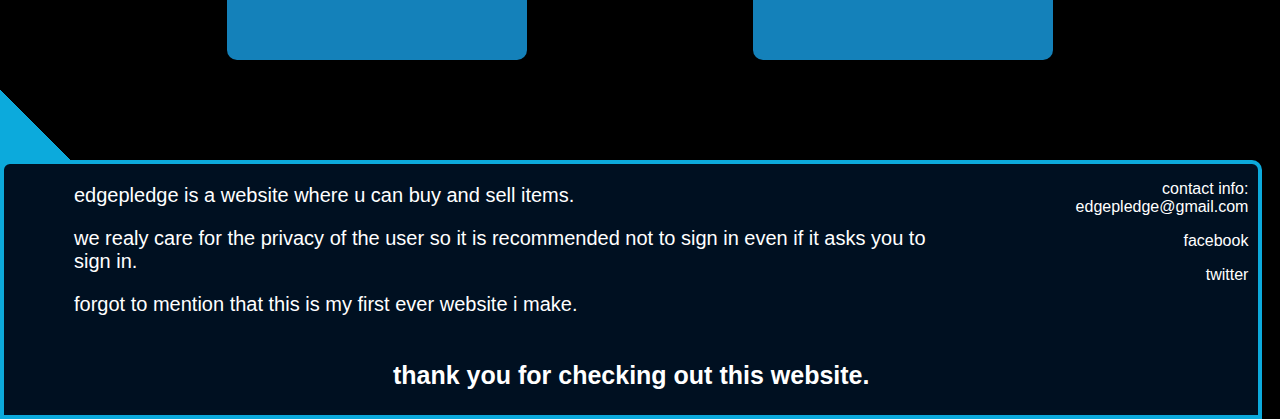
==== commit 947f67fe: "Add files via upload" ====
--- a/index.html
+++ b/index.html
@@ -94,15 +94,6 @@
                     <p class="descr">This 3d image was designed from an anime called dragon ball.</p>
                     </div>
                     </div>
-                    <div class="item">
-                    <a href="i"><img src="rabit.png" alt="an ethiopian Rabbit"></a>
-                    <div>
-                    <p class="name">ethio rabbit</p>
-                    <p>price: <span>$290.57</span></p>
-                    <div class="line"></div>
-                    <p class="descr">this is how african rabbits look like.</p>
-                    </div>
-                    </div>
             </div>
         </section>
         <footer>
--- a/design.css
+++ b/design.css
@@ -16,23 +16,23 @@
 html {
     font-family: 'Gill Sans', 'Gill Sans MT', Calibri, 'Trebuchet MS', sans-serif;
 }
-body {
-    margin: 0;
-}
 .flex {
     display: flex;
     background-color: var(--f-bg);
     width: 100%;
+    height: 45px;
     justify-content: space-between;
     border: solid 5px var(--b-bu);
     border-radius: 20px;
     align-items: center;
     position: fixed;
     top: 0;
+    z-index: 2;
     font-family: 'Gill Sans', 'Gill Sans MT', Calibri, 'Trebuchet MS', sans-serif;
 }
 body {
     background: linear-gradient(45deg, var(--b-r) 10%,var(--b-bl) 5%,var(--b-bl) 75%,var(--b-bl) 5%,var(--b-bu) 5%);
+    margin: 0;
 }
 h1 {
   padding-left: 15px; 
@@ -40,6 +40,7 @@
   font-family: 'rob';
   position: relative;
   left: -200px;
+  font-size: 20px;
 }
  ul {
     justify-content: space-evenly;
@@ -68,38 +69,37 @@
     display: block;
     position: relative;
     right: -200px;
+    font-size: 10px;
 }
 .contain {
-    margin: 140px auto;
+    margin: 100px auto;
     width: 95%;
     color: white;
     display: flex;
     flex-wrap: wrap;
     justify-content: space-evenly;
     align-items: center;
-    gap: 25px;
+    gap: 30px;
     max-width: 1400px; 
 }
 .item {
     background-color: var(--item-col);
-    width: 300px;
-    height: 500px;
+    width: 280px;
+    height: 480px;
     padding: 10px;
     border-radius: 10px;
     box-shadow: 0 0 10px 0 black;
 }
 
 img {
-    width: 270px;
+    width: 260px;
     height: 260px;
     border-radius: 5px;
-    margin: 0 18px 0 10px;
+    margin: 0 26px 0 7px;
     border: solid 4px black;
 }
 .item:hover {
-    width: 320px;
-    height: 520px;
-    padding: 15px;
+    height: 500px;
     animation-timing-function: ease-in-out;
     animation-duration: 800ms;
     animation-name: item;
@@ -127,14 +127,14 @@
     font-family: 'til';
 }
 .logo {
-    height: 55px;
-    width: 55px;
+    height: 30px;
+    width: 30px;
     margin-left: 10px;
     margin-bottom: 10px;
     border: 0;
 }
 footer {
-    background-color: var(--item-col);
+    background-color: var(--f-bg);
     border: 4px solid var(--b-r);
     border-radius: 10px 10px 0 0;
     width: 98%;
@@ -153,9 +153,12 @@
     text-align: center;
     font-weight: bold;
 }
+.foot, .fot, .thank {
+    color: #ffffff;
+} 
 .no-pr {
-    width: 50px;
-    height: 50px;
+    width: 30px;
+    height: 30px;
     margin-right: 20px;
     border-radius: 50%;
 }
@@ -169,7 +172,21 @@
     display: flex;
     justify-content: space-between;
 }
+@media(max-width: 1157px) {
+    h1 {
+        position: relative;
+        left: -10px;
+    }
+    ul > li {
+        position: relative;
+        right: -10px;
+    }
+}
 @media(max-width: 600px){
+    ul > li {
+        position: relative;
+        right: -200px
+    }
     .logo {
         position: relative;
         top: -15px;
@@ -198,6 +215,7 @@
         font-size: 15px;
         position: relative;
         top: -15px;
+        left: 30px;
     }
     .logo, .no-pr {
         width: 25px;
@@ -212,11 +230,11 @@
     ul {
         position: fixed;
         top: 28px;
-        left: 15px;
+        right: 200px;
         width: 70%;
         height: 30px;
         border-radius: 0 0 5px 5px;
-        background-color: var(--f-bg);
+
     }
     .descr {
         font-size: 10px;
@@ -238,12 +256,10 @@
 }
 @keyframes item {
     0% {
-        width: 300px;
+        height: 480px;
+    }
+    100% {
         height: 500px;
-    }
-    100% {
-        width: 320px;
-        height: 520px;
     }
 }
 @keyframes it {
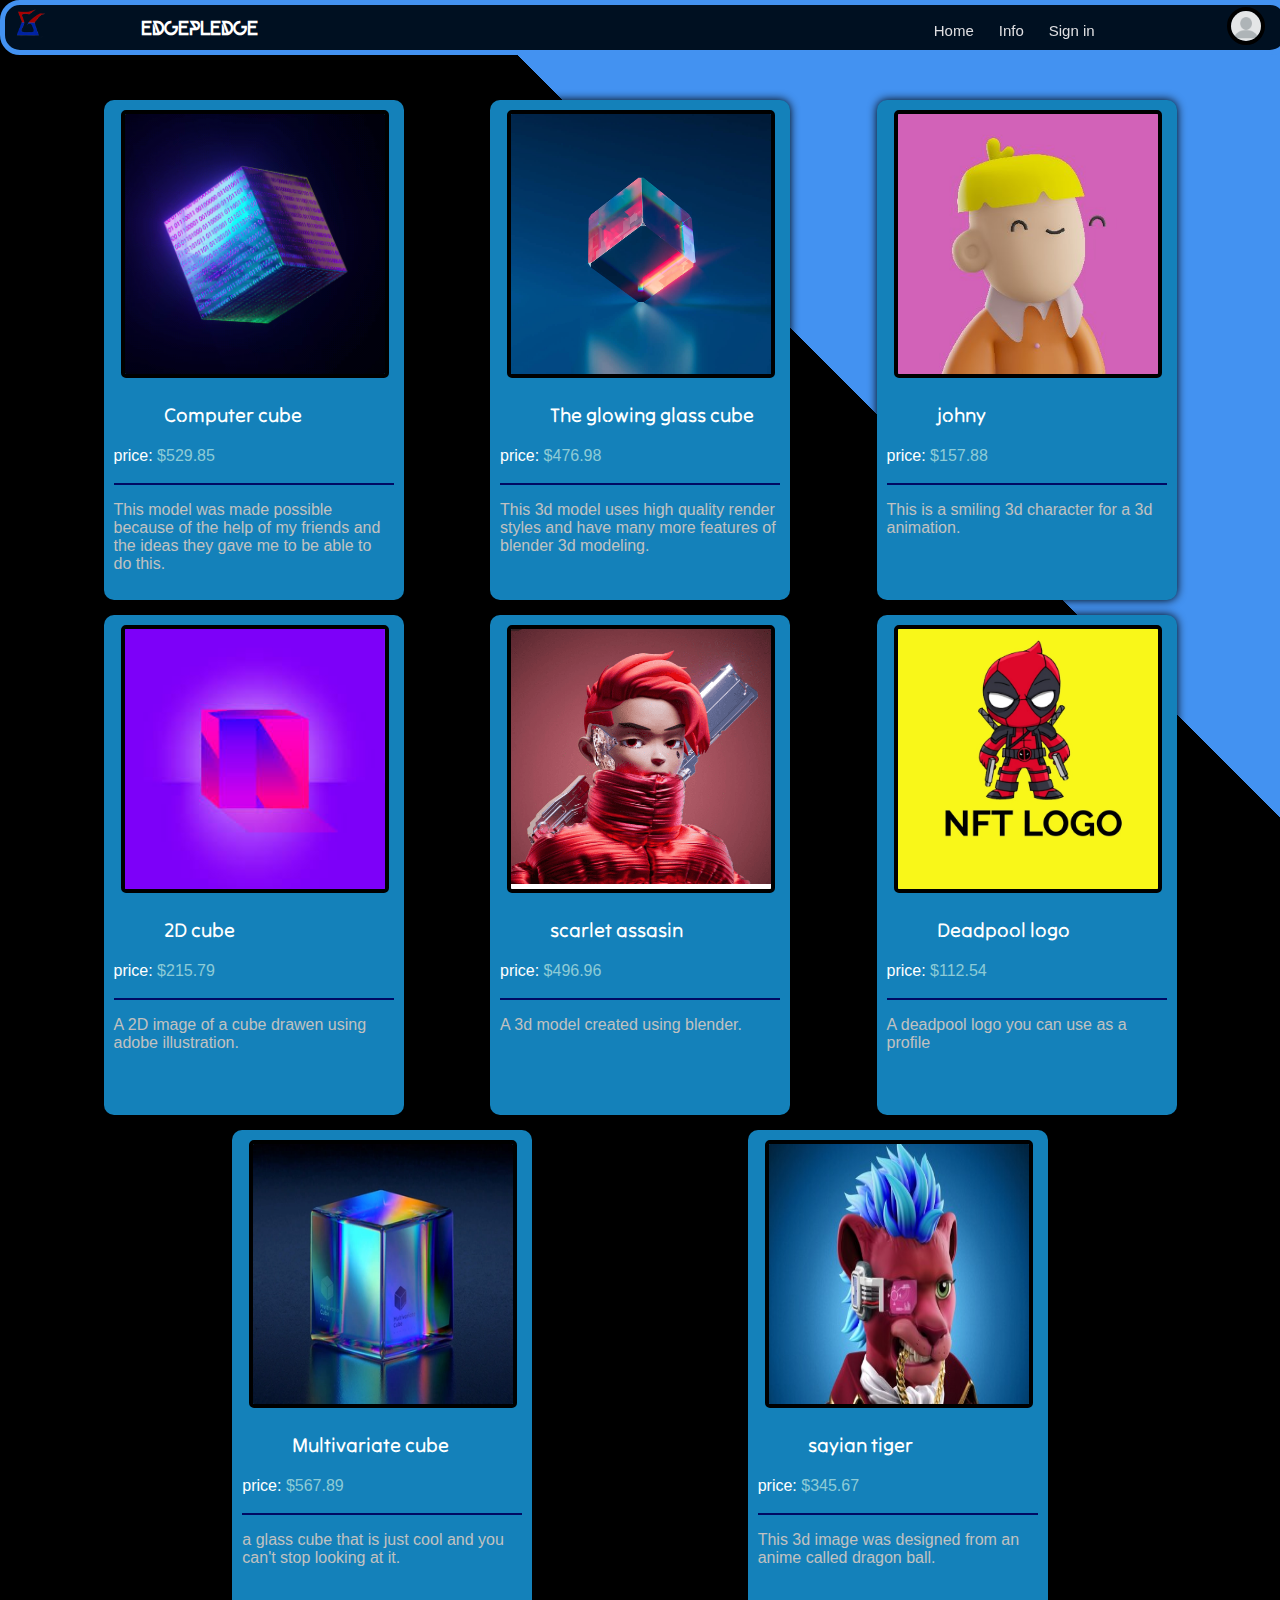
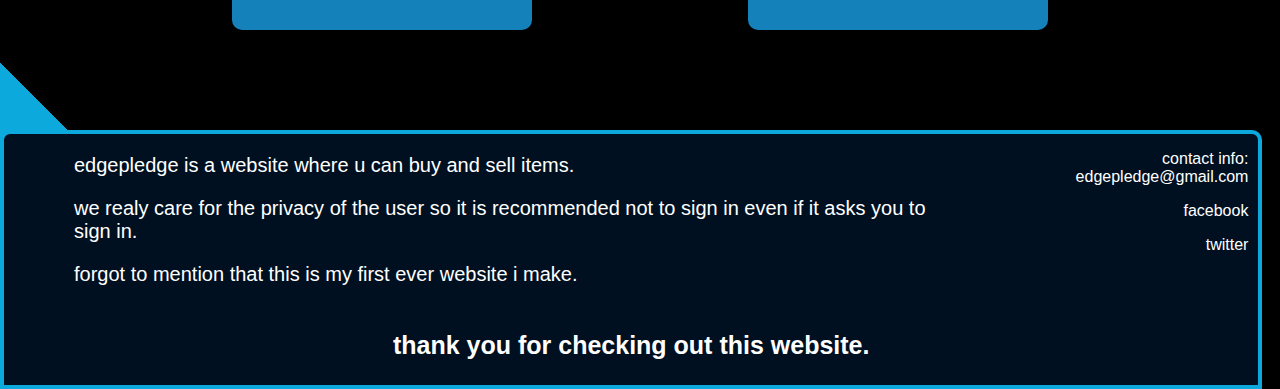
==== commit e26bbdb9: "Add files via upload" ====
--- a/index.html
+++ b/index.html
@@ -9,7 +9,7 @@
     <body>
         <main>
             <header class="flex">
-                <img class="logo" src="Hotpot.png" alt="logo">
+                <img class="logo" src="./syst_img/Hotpot.png" alt="logo">
             <h1>edgepledge</h1>
             <div><ul>
                 <li><a href="">Home</a></li>
@@ -17,13 +17,13 @@
                 <li><a href="signin">Sign in</a></li>
                       </ul>
                  </div>
-                <a href="login"> <img class="no-pr" src="blank-profile-picture-973460_1280.png" alt="a no profile img"> </a>
+                <a href="login"> <img class="no-pr" src="./syst_img/blank-profile-picture-973460_1280.png" alt="a no profile img"> </a>
                 </header>
         </main>
         <section>
             <div class="contain">        
                <div class="item">
-                  <a href="a"> <img src="NZ1ELcAftXIJlrBDet2yw_OkDQEImGZgUUT2z8Wslp0.png" alt="a 3d cube with glowing background and computer language on it"> </a>
+                  <a href="a"> <img src="./item_imgs/NZ1ELcAftXIJlrBDet2yw_OkDQEImGZgUUT2z8Wslp0.png" alt="a 3d cube with glowing background and computer language on it"> </a>
                   <div>
                     <p class="name">Computer cube</p>
                     <p>price: <span>$529.85</span></p>
@@ -32,7 +32,7 @@
                     </div>
                 </div>
                  <div class="item">
-                 <a href="b">   <img src="crs-1.jpg" alt="a glowing cube with both red and blue colors" > </a>
+                 <a href="b">   <img src="./item_imgs/crs-1.jpg" alt="a glowing cube with both red and blue colors" > </a>
                  <div>
                  <p class="name">The glowing glass cube</p>
                  <p>price: <span>$476.98</span></p>
@@ -41,7 +41,7 @@
                  </div>
                 </div>
                 <div class="item">
-                  <a href="c" > <img src="ukvJCSvj_400x400.jpg" alt="a person with blond hair smiling."> </a>
+                  <a href="c" > <img src="./item_imgs/ukvJCSvj_400x400.jpg" alt="a person with blond hair smiling."> </a>
                   <div>
                   <p class="name">johny</p>
                   <p>price: <span>$157.88</span></p>
@@ -50,7 +50,7 @@
                </div>
                 </div>
                 <div class="item">
-              <a href="d">  <img src="images.jpg" alt="A 2D cube image with purple lineing of light and a blue like background."> </a>
+              <a href="d">  <img src="./item_imgs/images.jpg" alt="A 2D cube image with purple lineing of light and a blue like background."> </a>
               <div>
               <p class="name">2D cube</p>
               <p>price: <span>$215.79</span></p>
@@ -59,7 +59,7 @@
               </div>
                 </div>
                     <div class="item">
-                      <a href="e" > <img src="thumb_cropped_488x494_j69awNQ00-oWYv3VUDVMsKVs4e9ziFG5.jpg" alt="A red haired assasin holding a giant gun wearing a red mouth covering jacket"> </a>
+                      <a href="e" > <img src="./item_imgs/thumb_cropped_488x494_j69awNQ00-oWYv3VUDVMsKVs4e9ziFG5.jpg" alt="A red haired assasin holding a giant gun wearing a red mouth covering jacket"> </a>
                       <div>
                       <p class="name">scarlet assasin</p>
                       <p>price: <span>$496.96</span></p>
@@ -68,7 +68,7 @@
                       </div>
                     </div>
                     <div class="item">
-                    <a href="f"><img src="nft-art-3d-video-design-template-184ee20ec9783a325c4c8e07ff8ef410_screen.jpg" alt="A deadpool 2D art with nft logo written under it."></a>
+                    <a href="f"><img src="./item_imgs/nft-art-3d-video-design-template-184ee20ec9783a325c4c8e07ff8ef410_screen.jpg" alt="A deadpool 2D art with nft logo written under it."></a>
                     <div>
                     <p class="name">Deadpool logo</p>
                     <p>price: <span>$112.54</span></p>
@@ -77,7 +77,7 @@
                     </div>
                     </div>
                     <div class="item">
-                    <a href="g"><img src="3-27.jpg" alt="a glass with writings on it and a logo as well."></a>
+                    <a href="g"><img src="./item_imgs/3-27.jpg" alt="a glass with writings on it and a logo as well."></a>
                     <div>
                     <p class="name">Multivariate cube</p>
                     <p>price: <span>$567.89</span></p>
@@ -86,7 +86,7 @@
                     </div>
                     </div>
                     <div class="item">
-                    <a href="h"><img src="19339480-1659902860.jpg" alt="a dragon ball style tiger with pirate closing"></a>
+                    <a href="h"><img src="./item_imgs/19339480-1659902860.jpg" alt="a dragon ball style tiger with pirate closing"></a>
                     <div>
                     <p class="name">sayian tiger</p>
                     <p>price: <span>$345.67</span></p>
--- a/design.css
+++ b/design.css
@@ -79,8 +79,8 @@
     flex-wrap: wrap;
     justify-content: space-evenly;
     align-items: center;
-    gap: 30px;
     max-width: 1400px; 
+    gap: 15px;
 }
 .item {
     background-color: var(--item-col);
@@ -99,11 +99,11 @@
     border: solid 4px black;
 }
 .item:hover {
-    height: 500px;
     animation-timing-function: ease-in-out;
     animation-duration: 800ms;
     animation-name: item;
     animation-delay: 0ms;
+    transform: scale(1.05);
 }
 a {
     text-decoration: none;
@@ -182,7 +182,38 @@
         right: -10px;
     }
 }
-@media(max-width: 600px){
+@media(max-width: 510px) {
+    ul > li {
+        position: relative;
+        right: -200px
+    }
+    .logo {
+        position: relative;
+        top: -10px;
+        left: 60px
+    }
+    h1 {
+        font-size: 15px;
+        position: relative;
+        top: -10px;
+        left: 30px;
+    }
+    ul {
+        position: fixed;
+        top: 28px;
+        right: 200px;
+        width: 70%;
+        height: 30px;
+        border-radius: 0 0 5px 5px;
+    }
+    .flex {
+        height: 75px;
+    }
+    body {
+        background: linear-gradient(65deg, var(--b-r) 10%,var(--b-bl) 5%,var(--b-bl) 75%,var(--b-bl) 5%,var(--b-bu) 5%);
+    }
+}
+@media(max-width: 480px){
     ul > li {
         position: relative;
         right: -200px
@@ -197,14 +228,14 @@
        height: 100px;
        display: flex;
        justify-content: space-evenly;
+       overflow: hidden;
     }
     .item:hover {
-        width: 355px;
-        height: 105px;
         animation-name: it;
     }
     .flex {
         height: 75px;
+        width: 97%
     }
     img {
         width: 97px;
@@ -242,34 +273,37 @@
         margin: 10px;
     }
     .name {
-        font-size: 10px;
-        margin: 5px; 
+        font-size: 10px; 
         width: 100%
     }
     span, p {
         font-size: 10px;
     }
     body {
-        background: linear-gradient(48deg, var(--b-r) 10%,var(--b-bl) 5%,var(--b-bl) 75%,var(--b-bl) 5%,var(--b-bu) 5%);
-    }
-    
+        background: linear-gradient(75deg, var(--b-r) 10%,var(--b-bl) 5%,var(--b-bl) 75%,var(--b-bl) 5%,var(--b-bu) 5%);
+        width: 100%;
+    }
+    .thank {
+        font-size: 15px;
+    }
+    .foot {
+        font-size: 10px;
+    }
 }
 @keyframes item {
     0% {
-        height: 480px;
+        transform: scale(1);
     }
     100% {
-        height: 500px;
+        transform: scale(1.05);
     }
 }
 @keyframes it {
     0% {
-        width: 350px;
-        height: 100px;
+        transform: scale(1);
     }
     100% {
-        width: 355px;
-        height: 105px;
+        transform: scale(1.05);
     }
 }
 @keyframes hover {
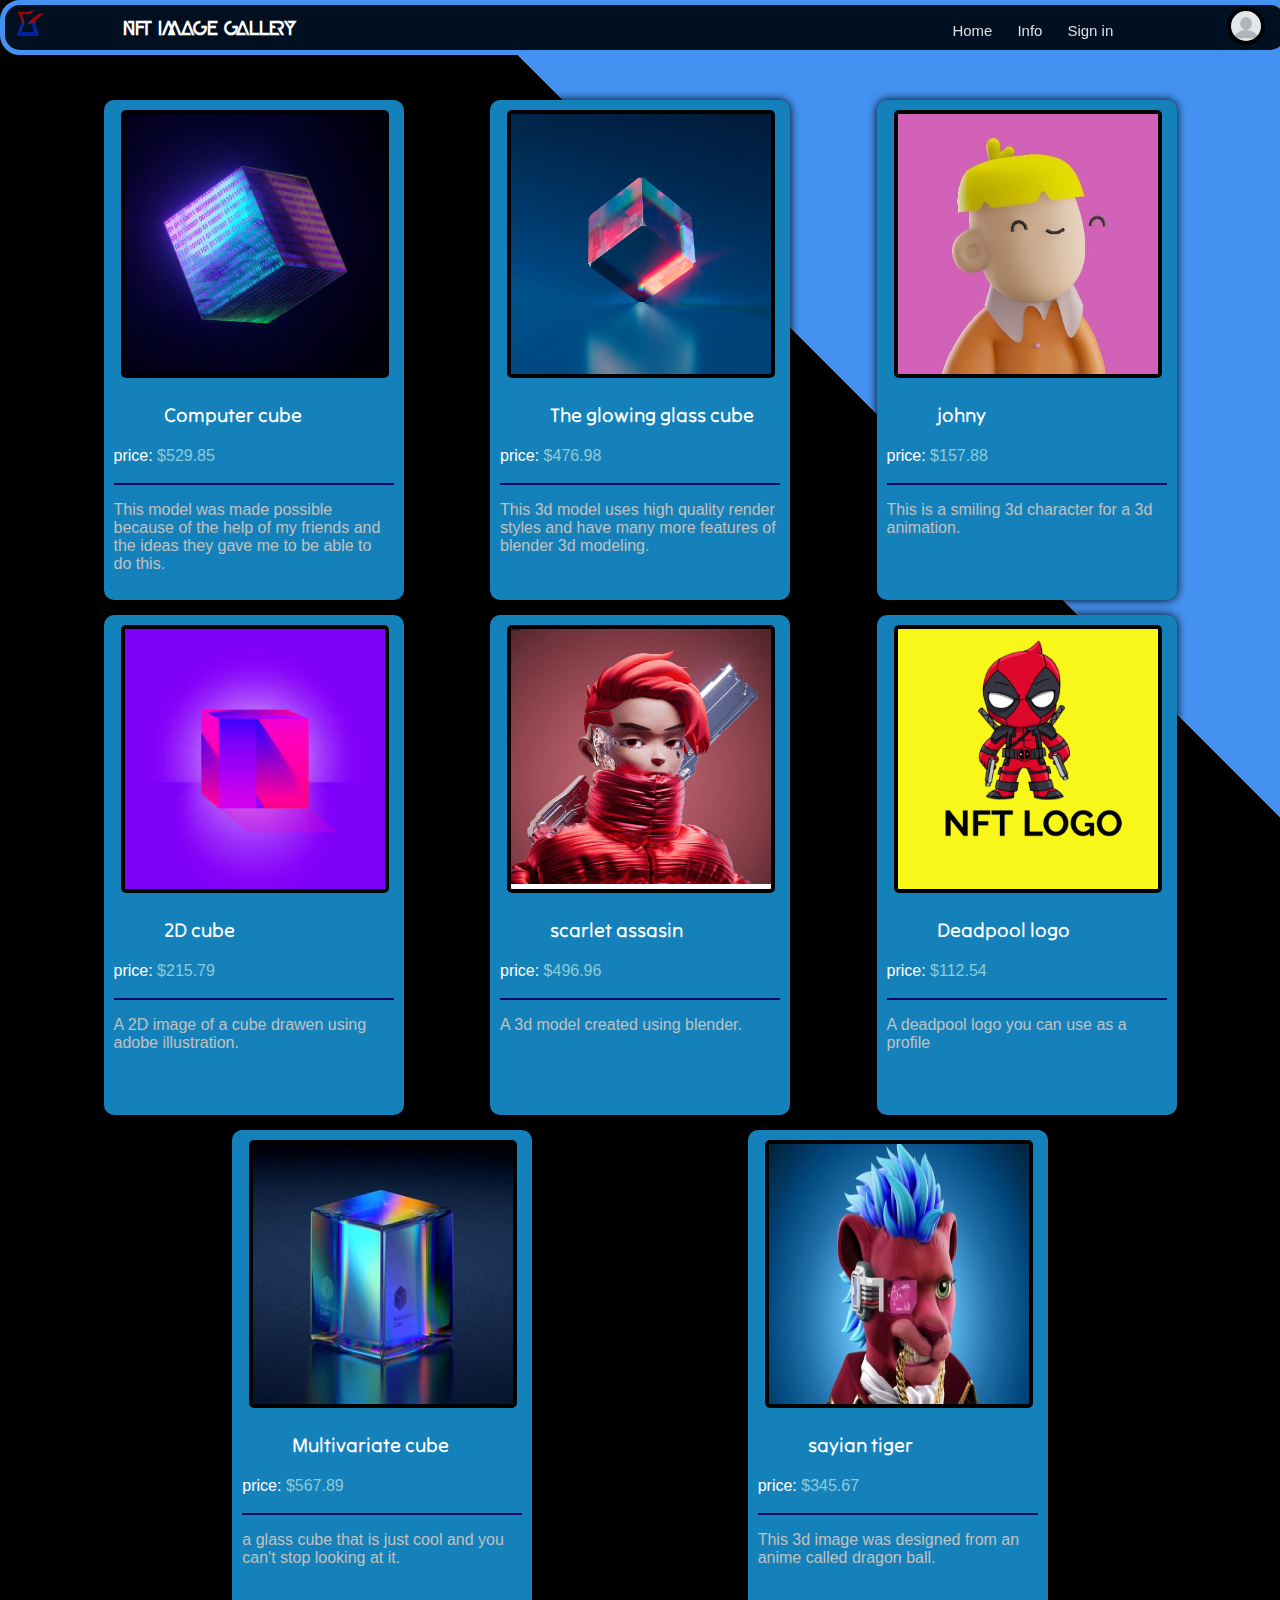
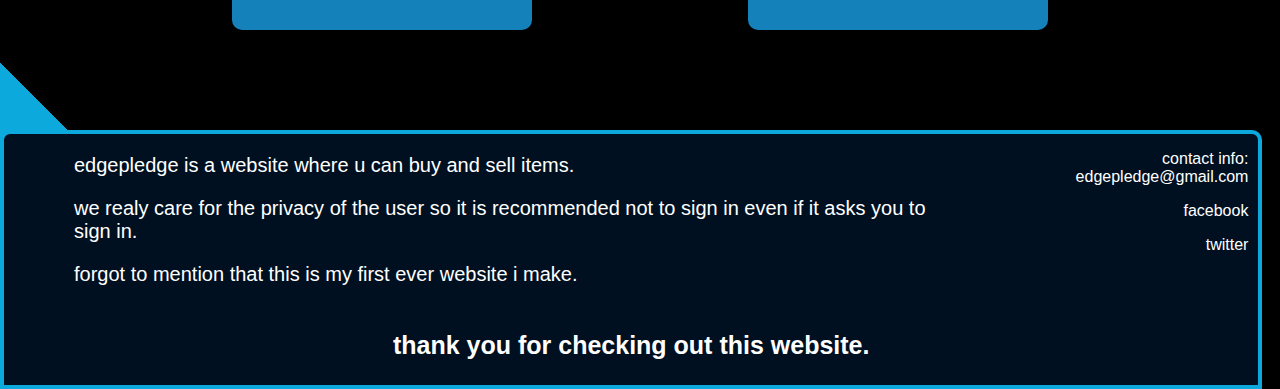
==== commit a0f1cdaa: "Update index.html" ====
--- a/index.html
+++ b/index.html
@@ -10,7 +10,7 @@
         <main>
             <header class="flex">
                 <img class="logo" src="./syst_img/Hotpot.png" alt="logo">
-            <h1>edgepledge</h1>
+            <h1>NFT image gallery</h1>
             <div><ul>
                 <li><a href="">Home</a></li>
                 <li><a href="info">Info</a></li>
@@ -112,4 +112,4 @@
             <p class="thank">thank you for checking out this website.</p>
         </footer>
     </body>
-</html>+</html>
